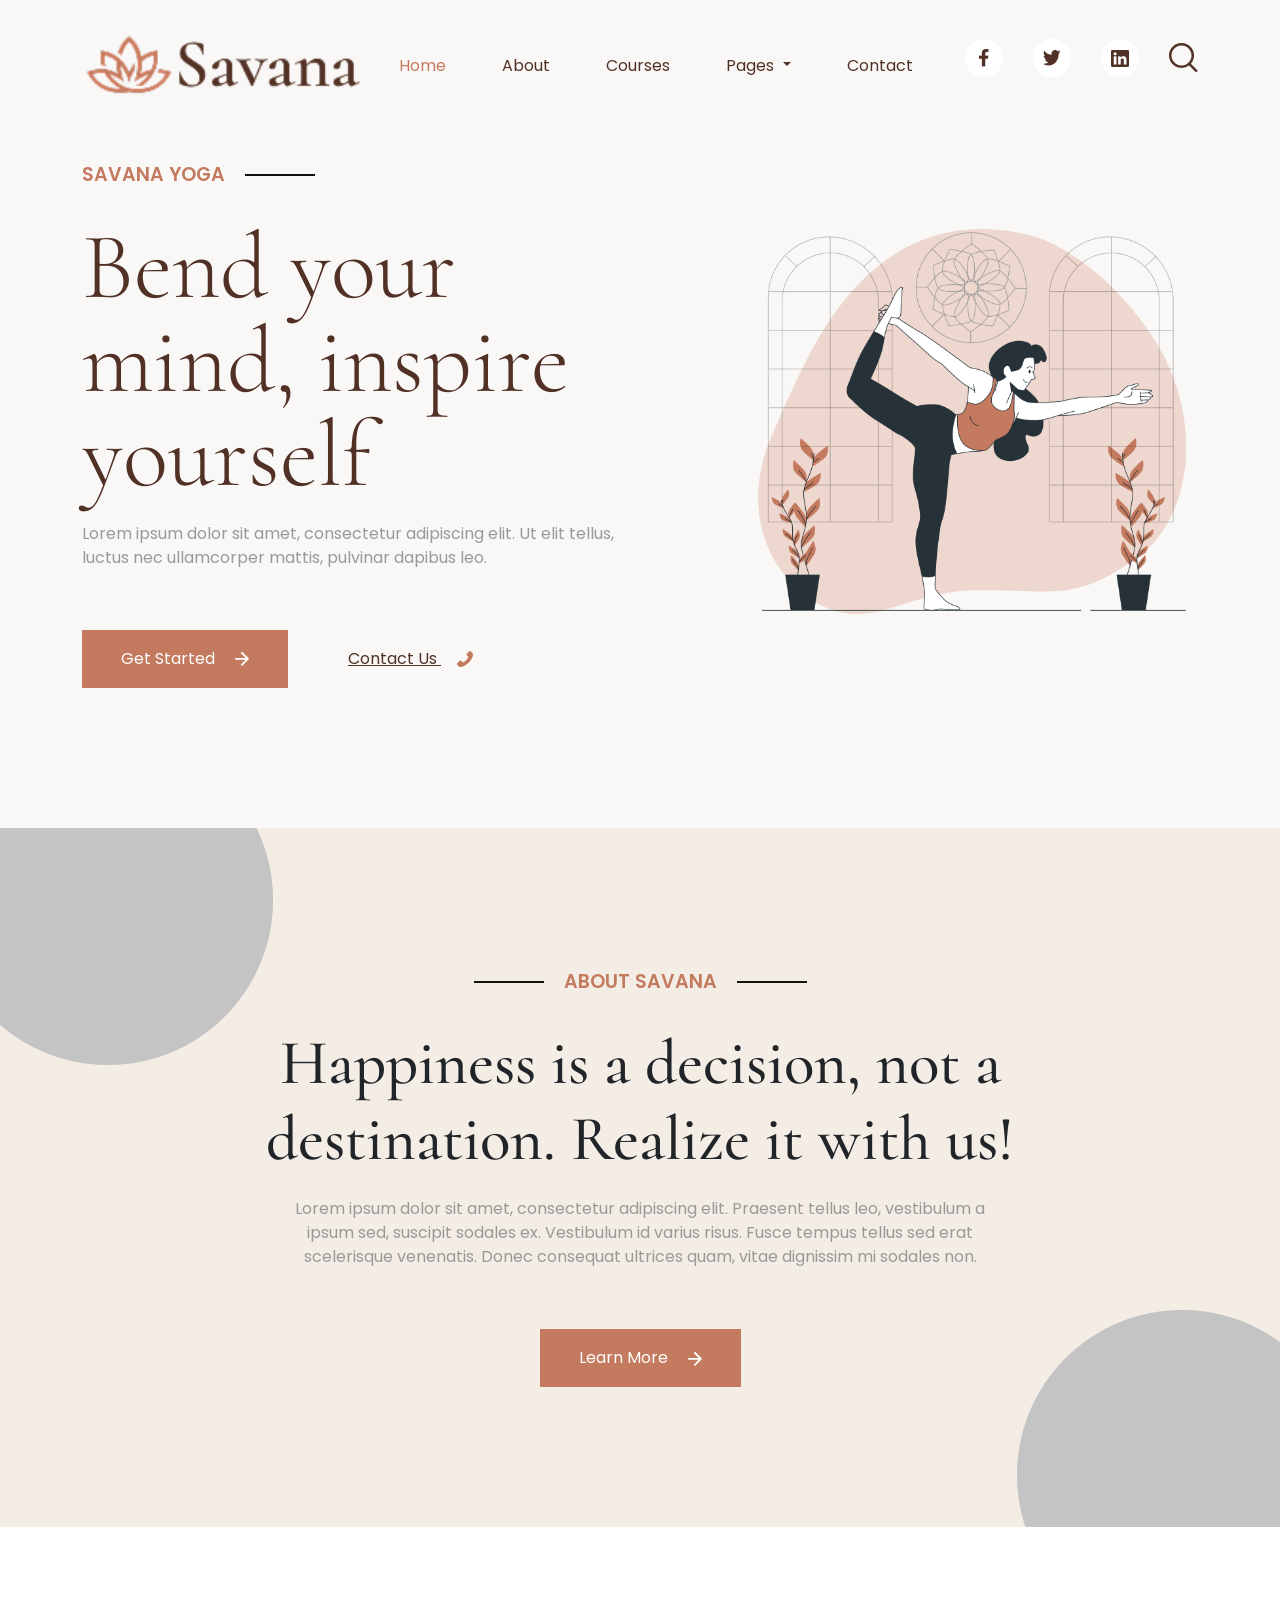
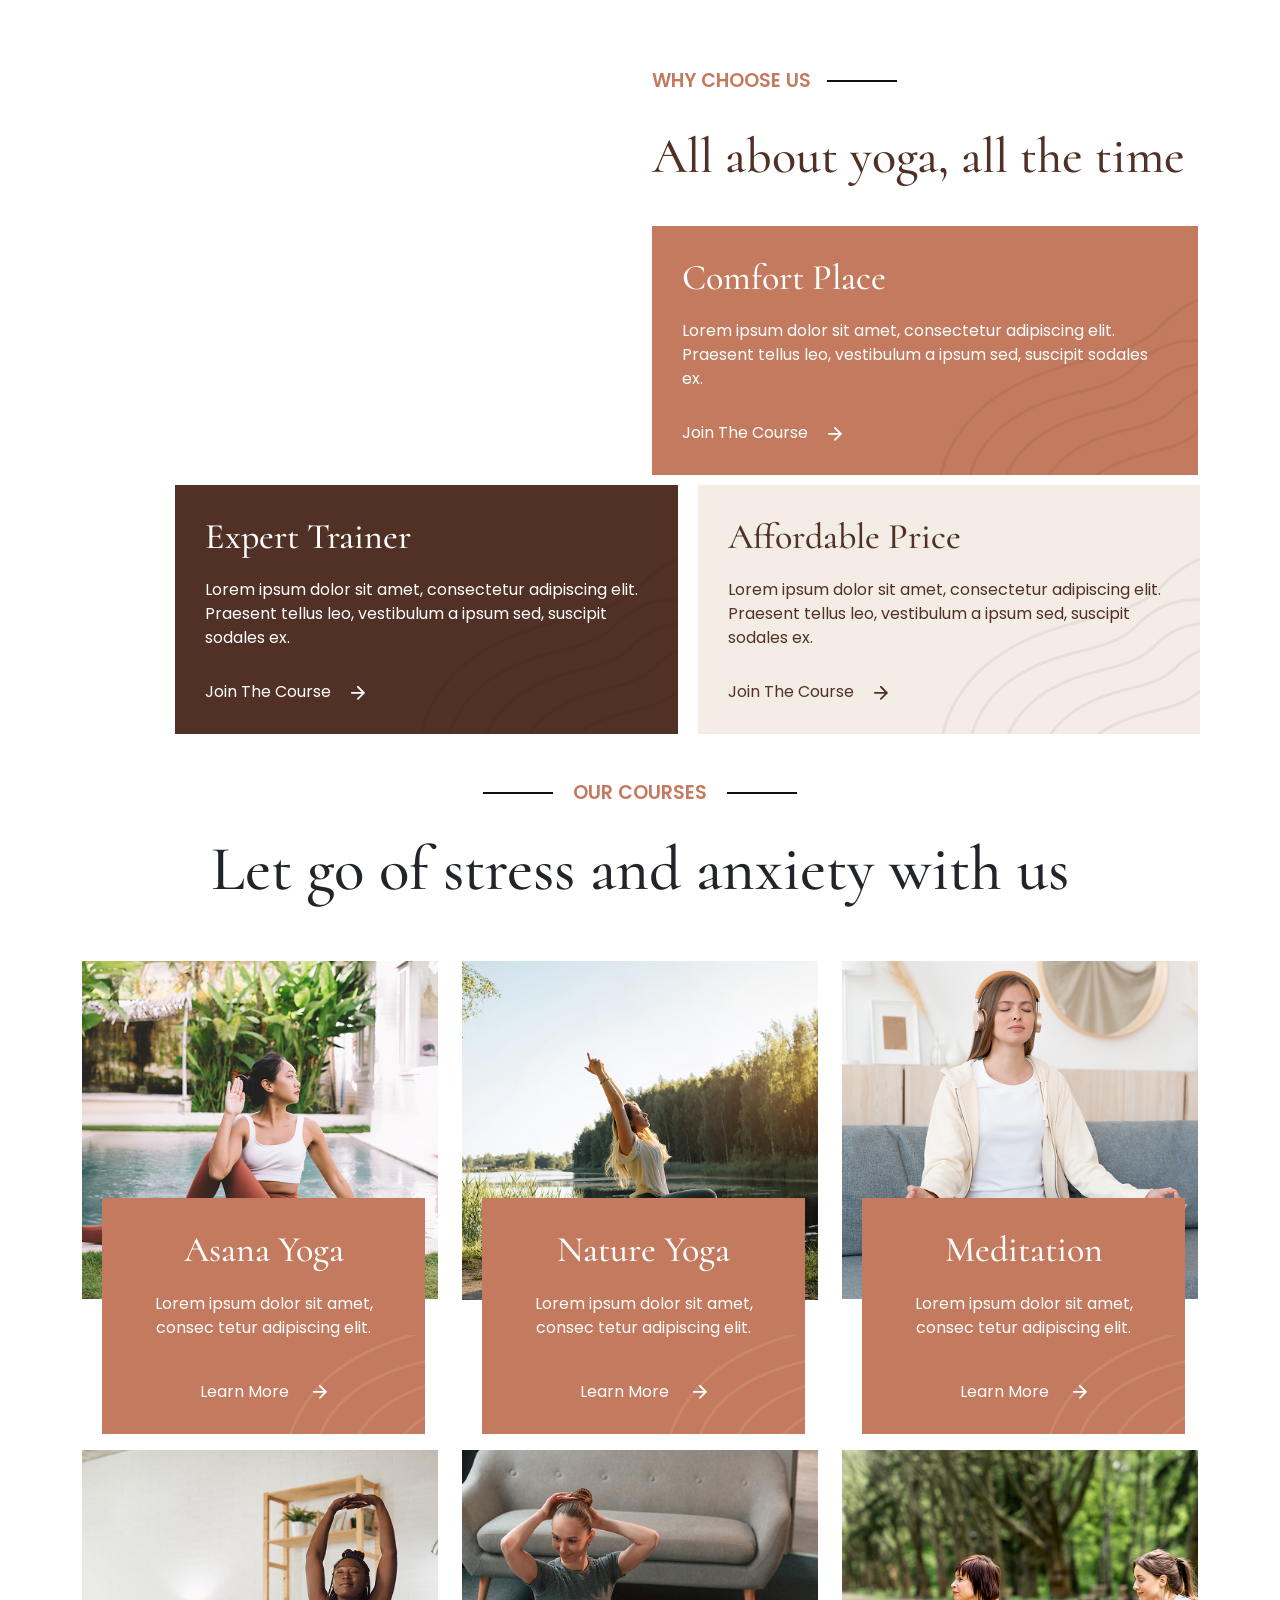
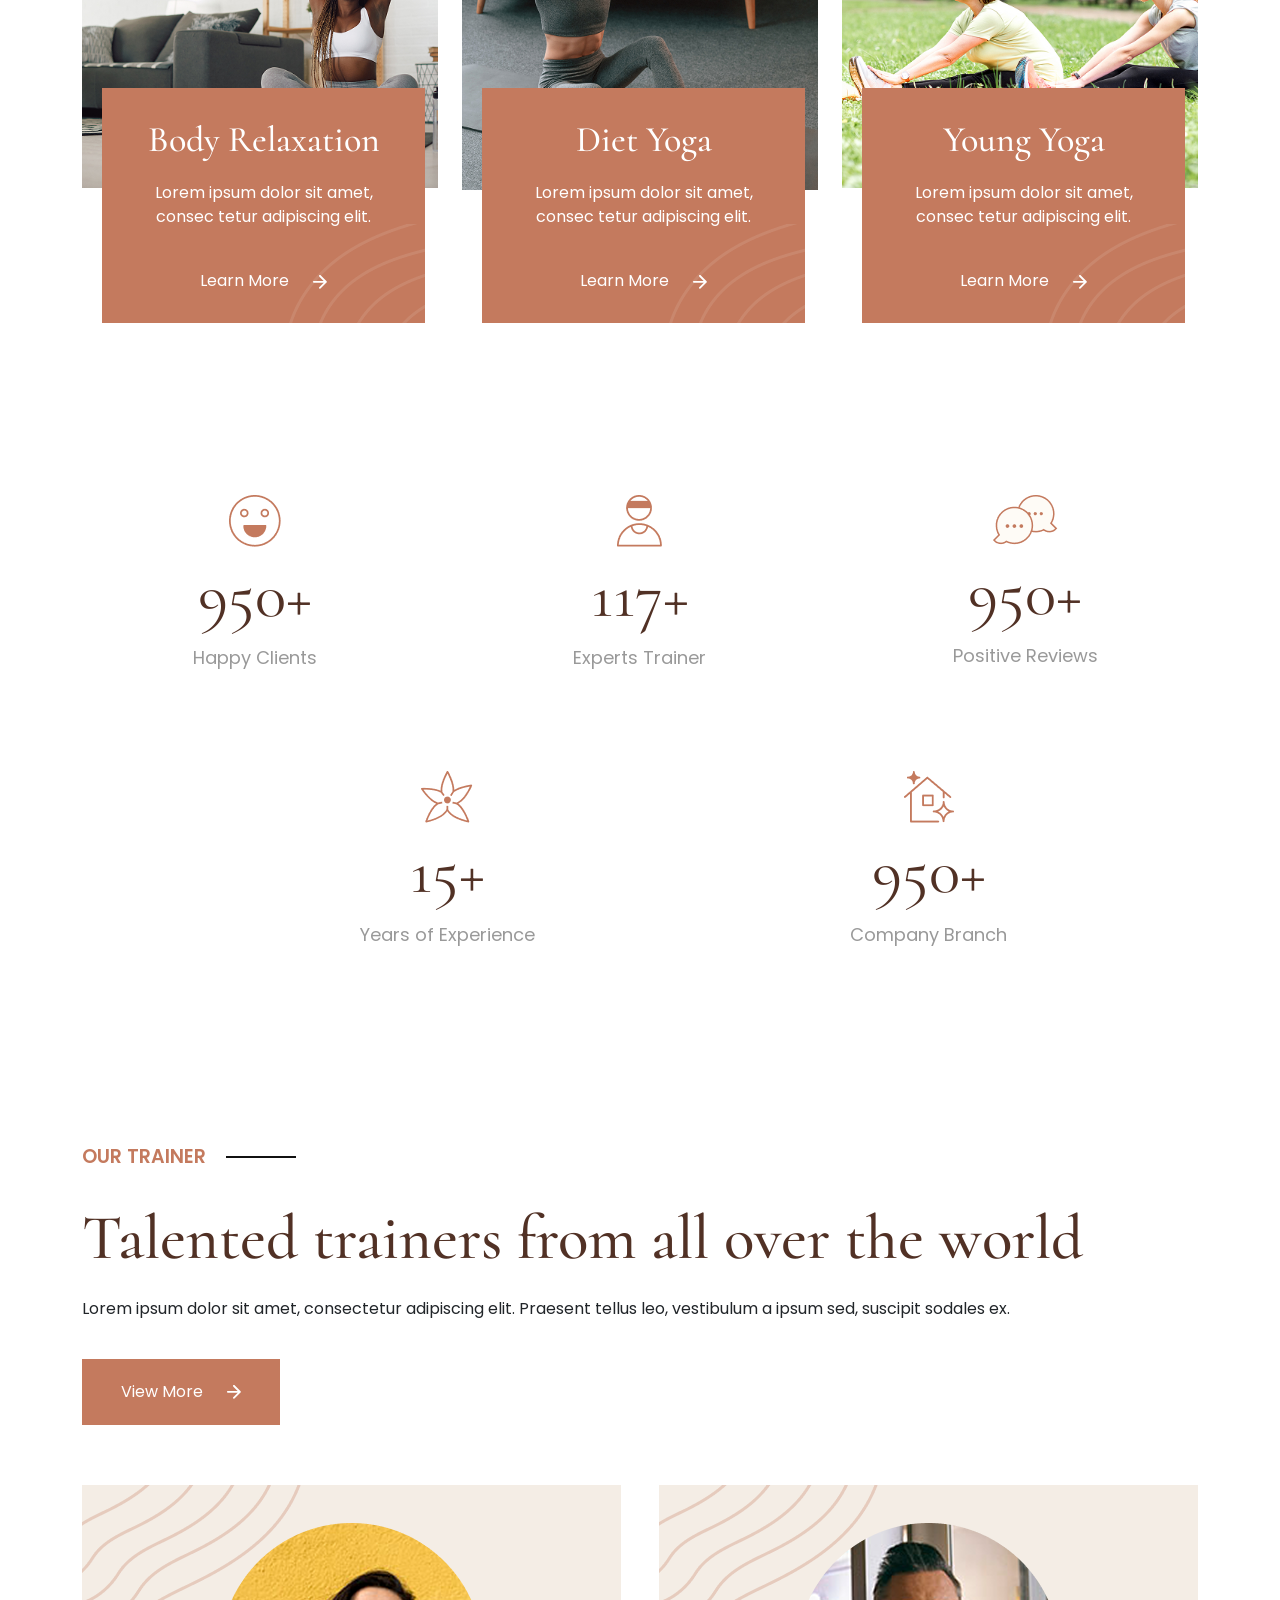
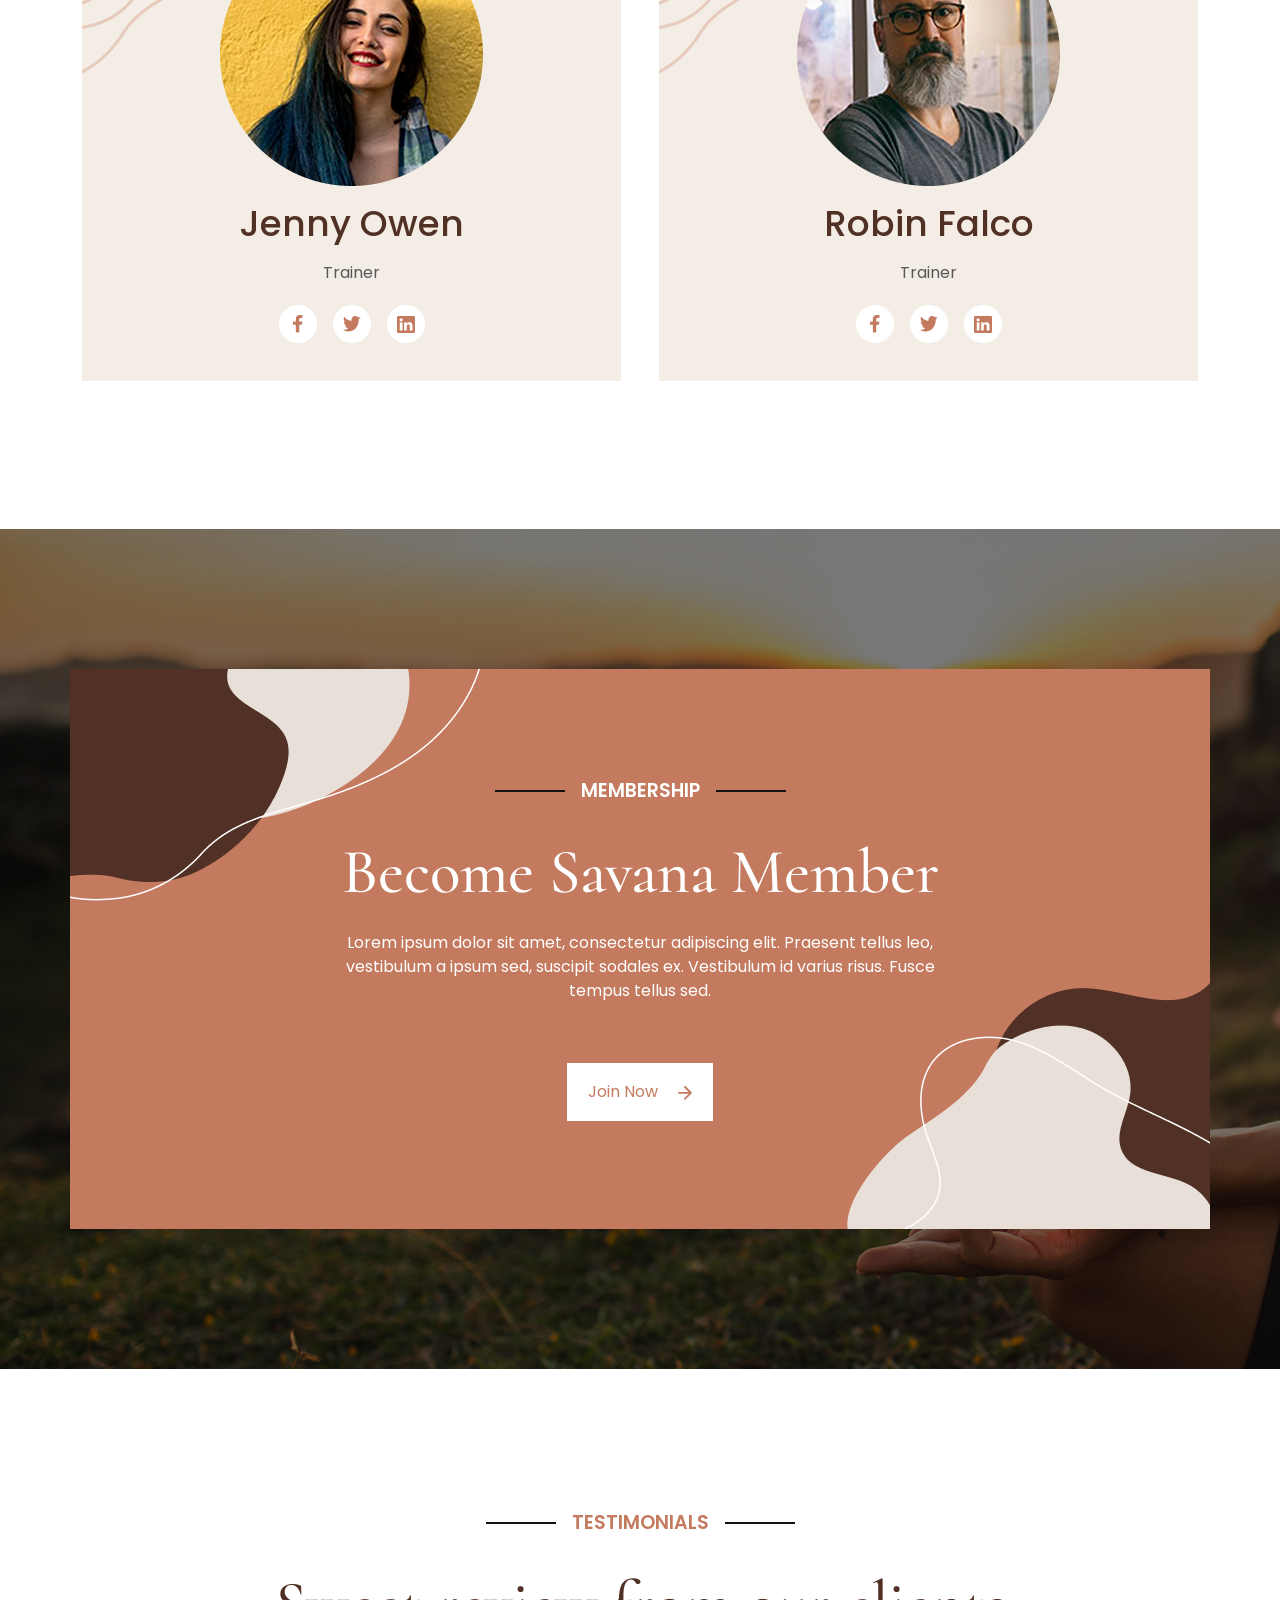
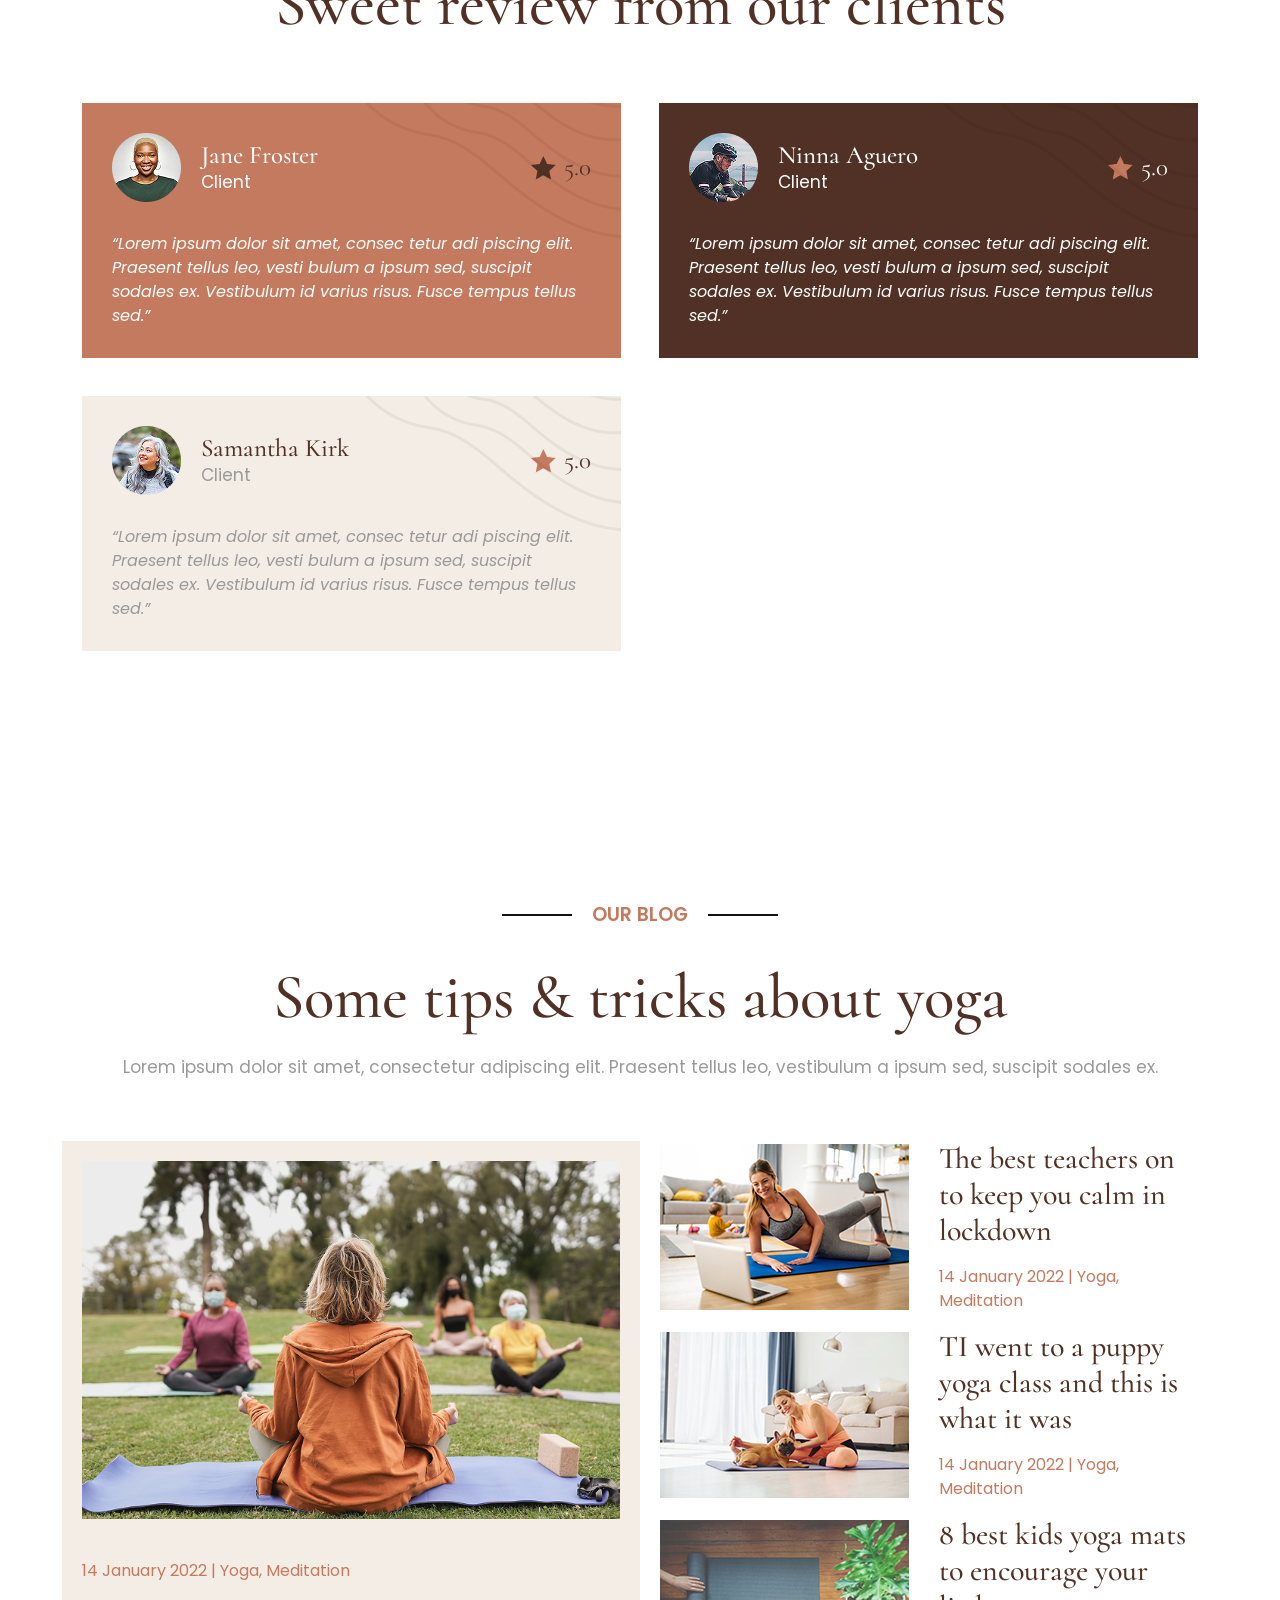
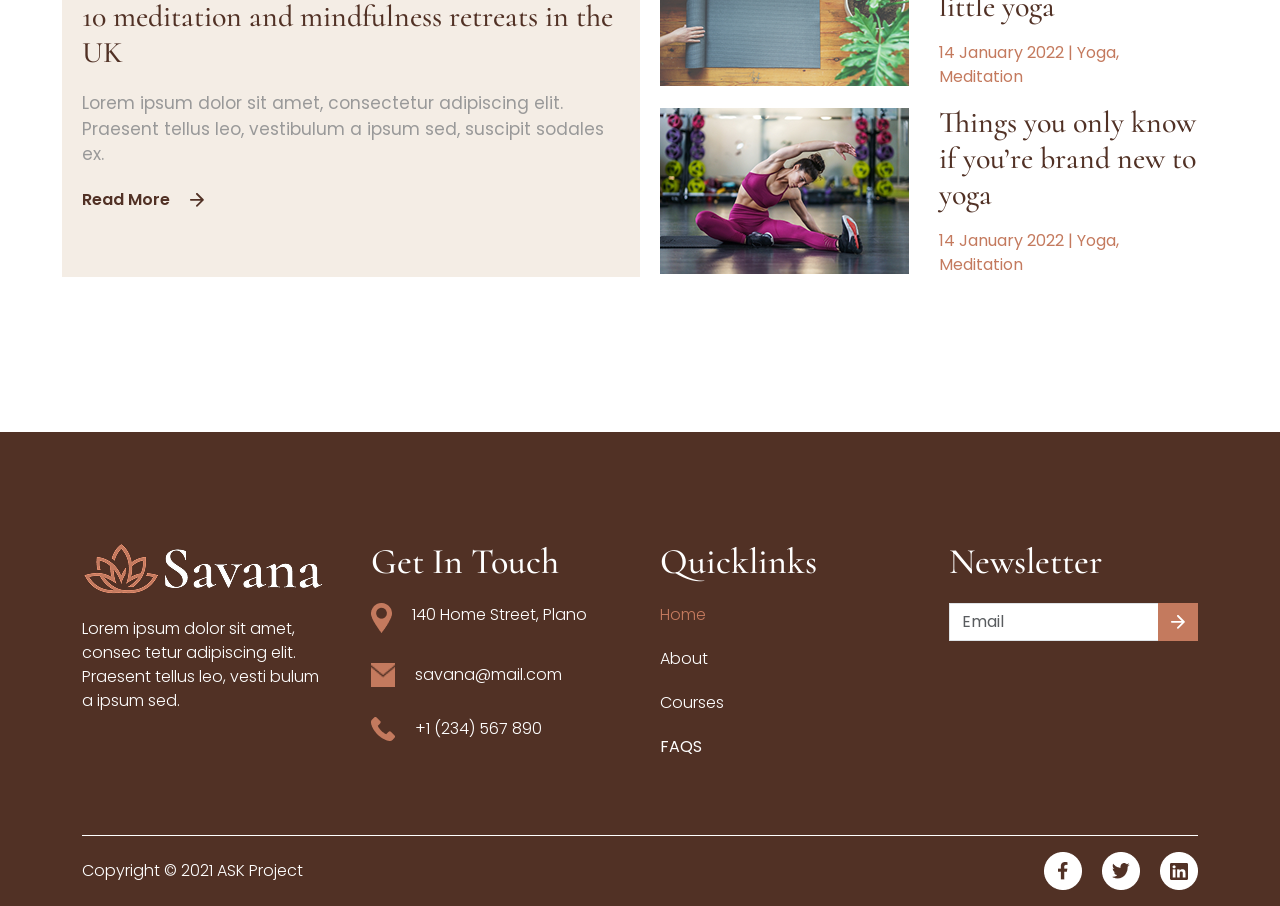
==== index.html @ 197c2945 "Savana Home Page" ====
<!DOCTYPE html>
<html lang="en">

<head>
    <meta charset="UTF-8">
    <meta name="viewport" content="width=device-width, initial-scale=1.0">
    <title>SAVANA</title>
    <link rel="stylesheet" href="./assets/css/styles.css">
    <link rel="preconnect" href="https://fonts.googleapis.com">
    <link rel="preconnect" href="https://fonts.gstatic.com" crossorigin>
    <link
        href="https://fonts.googleapis.com/css2?family=Cormorant:ital,wght@0,300..700;1,300..700&family=Poppins:ital,wght@0,100;0,200;0,300;0,400;0,500;0,600;0,700;0,800;0,900;1,100;1,200;1,300;1,400;1,500;1,600;1,700;1,800;1,900&display=swap"
        rel="stylesheet">
</head>

<body class="font-family">

    <header>
        <nav class="navbar navbar-expand-xl bg-warning pt-3 pb-6">
            <div class="container">
                <a class="navbar-brand" href="index.html"><img src="./assets/images/Logo.svg" alt="Site Logo"></a>
                <button class="navbar-toggler" type="button" data-bs-toggle="collapse"
                    data-bs-target="#navbarSupportedContent" aria-controls="navbarSupportedContent"
                    aria-expanded="false" aria-label="Toggle navigation">
                    <span class="navbar-toggler-icon"></span>
                </button>
                <div class="collapse navbar-collapse" id="navbarSupportedContent">
                    <ul class="navbar-nav d-flex gap-5 mx-auto mb-2 mb-lg-0">
                        <li class="nav-item">
                            <a class="nav-link active" aria-current="page" href="#">Home</a>
                        </li>
                        <li class="nav-item">
                            <a class="nav-link" href="#">About</a>
                        </li>
                        <li class="nav-item">
                            <a class="nav-link" href="#">Courses</a>
                        </li>
                        <li class="nav-item dropdown">
                            <a class="nav-link dropdown-toggle" href="#" role="button" data-bs-toggle="dropdown"
                                aria-expanded="false">
                                Pages
                            </a>
                            <ul class="dropdown-menu">
                                <li><a class="dropdown-item" href="#">Action</a></li>
                                <li><a class="dropdown-item" href="#">Another action</a></li>
                                <li>
                                    <hr class="dropdown-divider">
                                </li>
                                <li><a class="dropdown-item" href="#">Something else here</a></li>
                            </ul>
                        </li>
                        <li class="nav-item">
                            <a class="nav-link" href="#">Contact</a>
                        </li>
                    </ul>
                    <ul class="d-flex align-items-center gap-3">
                        <a href="#"><img src="./assets/images/icons/facebook.png" alt="Facebook Icon"></a>
                        <a href="#"><img src="./assets/images/icons/twitter.png" alt="Twitter Icon"></a>
                        <a href="#"><img src="./assets/images/icons/linkedin.png" alt="linkedin Icon"></a>
                        <a href="#"><img src="./assets/images/icons/search.png" alt="Search Icon"></a>
                    </ul>
                </div>
            </div>
        </nav>
    </header>
    <main>
        <section class="hero-section bg-warning">
            <div class="container">
                <div class="row align-items-center pb-3 pb-md-6 pb-xl-8">
                    <div class="left-panel col-12 col-xl-6">
                        <div class="d-flex align-items-center gap-2 pb-3">
                            <p class="txt-19 text-primary fw-semibold">SAVANA YOGA</p>
                            <div class="line-short"></div>
                        </div>
                        <h1 class="fw-light font-family-cormorant pb-2 text-secondary lh-1">Bend your mind, inspire
                            yourself</h1>
                        <p class="pb-6 text-success">Lorem ipsum dolor sit amet, consectetur adipiscing elit. Ut elit
                            tellus, luctus nec ullamcorper mattis, pulvinar dapibus leo.</p>
                        <div class="d-flex align-items-center gap-6">
                            <a href="#" class="btn bg-primary text-light py-1 px-4">Get Started <img class="ps-1"
                                    src="./assets/images/icons/right-arrow.png" alt=""></a>
                            <a href="#" class="text-secondary link-deco">Contact Us <img class="ps-1"
                                    src="./assets/images/icons/banner-phone.png" alt="Phone Icon"></a>
                        </div>
                    </div>
                    <div class="right-panel col-12 offset-xl-1 col-xl-5">
                        <img class="img-fluid" src="./assets/images/hero-banner-img.png" alt="">
                    </div>
                </div>
            </div>
        </section>
        <section class="about-us position-relative bg-danger py-3 py-md-6 py-xl-8 ">
            <div class="about container d-flex flex-column align-items-center">
                <div class="d-flex align-items-center gap-2 pb-3">
                    <div class="line-short"></div>
                    <p class="text-primary txt-19 fw-semibold">ABOUT SAVANA</p>
                    <div class="line-short"></div>
                </div>
                <h2 class="fs-2 font-family-cormorant text-center lh-2 pb-2">Happiness is a decision, not a destination.
                    Realize it with us!</h2>
                <p class="text-center pb-6 text-success">Lorem ipsum dolor sit amet, consectetur adipiscing elit.
                    Praesent tellus leo, vestibulum a ipsum sed, suscipit sodales ex. Vestibulum id varius risus. Fusce
                    tempus tellus sed erat scelerisque venenatis. Donec consequat ultrices quam, vitae dignissim mi
                    sodales non.</p>
                <a href="#" class="btn bg-primary text-light py-1 px-4">Learn More <img class="ps-1"
                        src="./assets/images/icons/right-arrow.png" alt="Right Arrow"></a>
            </div>
            <div class="d-not">
                <img class="position-absolute top-0 img-fluid" src="./assets/images/placeholder-top.png"
                    alt="Placeholder Image">
                <img class="position-absolute bottom-0 end-0 img-fluid" src="./assets/images/placeholder-bottom.png"
                    alt="Placeholder Image">
            </div>
        </section>
        <section class="choose-us">
            <div class="container pt-8">
                <div class="row position-relative">
                    <div class="vdo col">
                        <iframe class="ratio ratio-1x1" width="560" height="315"
                            src="https://www.youtube.com/embed/dAqQqmaI9vY?si=Z5BAls6j6ojK70Ik"
                            title="YouTube video player" frameborder="0"
                            allow="accelerometer; autoplay; clipboard-write; encrypted-media; gyroscope; picture-in-picture; web-share"
                            referrerpolicy="strict-origin-when-cross-origin" allowfullscreen></iframe>
                    </div>
                    <div class="col">
                        <div class="d-flex gap-1 align-items-center pb-3">
                            <p class="text-primary txt-19 fw-semibold">WHY CHOOSE US</p>
                            <div class="line-short"></div>
                        </div>
                        <h2 class="text-secondary font-family-cormorant font-50 pb-5">All about yoga, all the time</h2>
                        <div class="bg-primary position-relative p-3 text-light">
                            <h3 class="pb-2 font-family-cormorant">Comfort Place</h3>
                            <p class="pb-3">Lorem ipsum dolor sit amet, consectetur adipiscing elit. Praesent tellus
                                leo, vestibulum a ipsum sed, suscipit sodales ex.</p>
                            <a class="text-light" href="#">Join The Course <img class="ps-1"
                                    src="./assets/images/icons/right-arrow.png" alt=""></a>
                            <img class="position-absolute end-0 bottom-0" src="./assets/images/icons/choose-ph.png"
                                alt="Choose Placeholder">
                        </div>
                    </div>
                    <div class="poster d-flex gap-2">
                        <div class="bg-secondary position-relative p-3 text-light">
                            <h3 class="pb-2 font-family-cormorant">Expert Trainer</h3>
                            <p class="pb-3">Lorem ipsum dolor sit amet, consectetur adipiscing elit. Praesent tellus
                                leo, vestibulum a ipsum sed, suscipit sodales ex.</p>
                            <a class="text-light" href="#">Join The Course <img class="ps-1"
                                    src="./assets/images/icons/right-arrow.png" alt=""></a>
                            <img class="position-absolute end-0 bottom-0" src="./assets/images/icons/choose-ph.png"
                                alt="Choose Placeholder">
                        </div>
                        <div class="bg-danger position-relative p-3 text-secondary">
                            <h3 class="pb-2 font-family-cormorant">Affordable Price</h3>
                            <p class="pb-3">Lorem ipsum dolor sit amet, consectetur adipiscing elit. Praesent tellus
                                leo, vestibulum a ipsum sed, suscipit sodales ex.</p>
                            <a class="text-secondary" href="#">Join The Course <img class="ps-1"
                                    src="./assets/images/icons/blog-arrow.png" alt=""></a>
                            <img class="position-absolute end-0 bottom-0" src="./assets/images/icons/choose-ph.png"
                                alt="Choose Placeholder">
                        </div>
                    </div>
                </div>
            </div>
        </section>
        <section class="courses mt-5 mt-md-6 mt-xl-9">
            <div class="container">
                <div class="d-flex align-items-center justify-content-center pb-1 pb-lg-3 gap-2">
                    <div class="line-short"></div>
                    <p class="text-primary txt-19 fw-semibold">OUR COURSES</p>
                    <div class="line-short"></div>
                </div>
                <h2 class="fs-2 font-family-cormorant text-center lh-1 pb-3 pb-lg-6">Let go of stress and anxiety with
                    us</h2>
                <div class="row">
                    <div class="position-relative col-12 col-md-6 col-xl-4 course">
                        <img src="./assets/images/course-1.jpg" alt="Yoga Image">
                        <div class="position-absolute box bg-primary text-center text-light py-3 px-5">
                            <h3 class="font-family-cormorant pb-2">Asana Yoga</h3>
                            <p class="pb-5">Lorem ipsum dolor sit amet, consec tetur adipiscing elit.</p>
                            <a href="#" class="text-light">Learn More <img class="ms-2"
                                    src="./assets/images/icons/right-arrow.png" alt="Right Arrow Icon"></a>
                            <img class="position-absolute bottom-0 end-0"
                                src="./assets/images/icons/course-placeholder.png" alt="Course Placeholder Icon">
                        </div>
                    </div>
                    <div class="position-relative col-12 col-md-6 col-xl-4 course">
                        <img src="./assets/images/course-2.jpg" alt="Yoga Image">
                        <div class="position-absolute box bg-primary text-center text-light py-3 px-5">
                            <h3 class="font-family-cormorant pb-2">Nature Yoga</h3>
                            <p class="pb-5">Lorem ipsum dolor sit amet, consec tetur adipiscing elit.</p>
                            <a href="#" class="text-light">Learn More <img class="ms-2"
                                    src="./assets/images/icons/right-arrow.png" alt="Right Arrow Icon"></a>
                            <img class="position-absolute bottom-0 end-0"
                                src="./assets/images/icons/course-placeholder.png" alt="Course Placeholder Icon">
                        </div>
                    </div>
                    <div class="position-relative col-12 col-md-6 col-xl-4 course">
                        <img src="./assets/images/course-3.jpg" alt="Yoga Image">
                        <div class="position-absolute box bg-primary text-center text-light py-3 px-5">
                            <h3 class="font-family-cormorant pb-2">Meditation</h3>
                            <p class="pb-5">Lorem ipsum dolor sit amet, consec tetur adipiscing elit.</p>
                            <a href="#" class="text-light">Learn More <img class="ms-2"
                                    src="./assets/images/icons/right-arrow.png" alt="Right Arrow Icon"></a>
                            <img class="position-absolute bottom-0 end-0"
                                src="./assets/images/icons/course-placeholder.png" alt="Course Placeholder Icon">
                        </div>
                    </div>
                    <div class="position-relative col-12 col-md-6 col-xl-4 course">
                        <img src="./assets/images/course-4.jpg" alt="Yoga Image">
                        <div class="position-absolute box bg-primary text-center text-light py-3 px-5">
                            <h3 class="font-family-cormorant pb-2">Body Relaxation</h3>
                            <p class="pb-5">Lorem ipsum dolor sit amet, consec tetur adipiscing elit.</p>
                            <a href="#" class="text-light">Learn More <img class="ms-2"
                                    src="./assets/images/icons/right-arrow.png" alt="Right Arrow Icon"></a>
                            <img class="position-absolute bottom-0 end-0"
                                src="./assets/images/icons/course-placeholder.png" alt="Course Placeholder Icon">
                        </div>
                    </div>
                    <div class="position-relative col-12 col-md-6 col-xl-4 course">
                        <img src="./assets/images/course-5.jpg" alt="Yoga Image">
                        <div class="position-absolute box bg-primary text-center text-light py-3 px-5">
                            <h3 class="font-family-cormorant pb-2">Diet Yoga</h3>
                            <p class="pb-5">Lorem ipsum dolor sit amet, consec tetur adipiscing elit.</p>
                            <a href="#" class="text-light">Learn More <img class="ms-2"
                                    src="./assets/images/icons/right-arrow.png" alt="Right Arrow Icon"></a>
                            <img class="position-absolute bottom-0 end-0"
                                src="./assets/images/icons/course-placeholder.png" alt="Course Placeholder Icon">
                        </div>
                    </div>
                    <div class="position-relative col-12 col-md-6 col-xl-4 course">
                        <img src="./assets/images/course-6.jpg" alt="Yoga Image">
                        <div class="position-absolute box bg-primary text-center text-light py-3 px-5">
                            <h3 class="font-family-cormorant pb-2">Young Yoga</h3>
                            <p class="pb-5">Lorem ipsum dolor sit amet, consec tetur adipiscing elit.</p>
                            <a href="#" class="text-light">Learn More <img class="ms-2"
                                    src="./assets/images/icons/right-arrow.png" alt="Right Arrow Icon"></a>
                            <img class="position-absolute bottom-0 end-0"
                                src="./assets/images/icons/course-placeholder.png" alt="Course Placeholder Icon">
                        </div>
                    </div>
                </div>
            </div>
        </section>
        <section class="exposure my-5 my-lg-9">
            <div class="container">
                <div class="row justify-content-center text-center g-5">
                    <div class="col-6 col-lg-4 pb-lg-6">
                        <img src="./assets/images/icons/clients.png" alt="Clients Logo" class="img-fluid">
                        <p class="txt-65 font-family-cormorant text-secondary">950+</p>
                        <p class="txt-18 text-success">Happy Clients</p>
                    </div>

                    <div class="col-6 col-lg-4 pb-lg-6">
                        <img src="./assets/images/icons/trainers.png" alt="Trainer Logo" class="img-fluid">
                        <p class="txt-65 font-family-cormorant text-secondary">117+</p>
                        <p class="txt-18 text-success">Experts Trainer</p>
                    </div>

                    <div class="col-6 col-lg-4 pb-lg-6">
                        <img src="./assets/images/icons/feedback.png" alt="Feedback Logo" class="img-fluid">
                        <p class="txt-65 font-family-cormorant text-secondary">950+</p>
                        <p class="txt-18 text-success">Positive Reviews</p>
                    </div>

                    <div class="col-6 offset-lg-1 col-lg-5">
                        <img src="./assets/images/icons/experience.png" alt="Experience Logo" class="img-fluid">
                        <p class="txt-65 font-family-cormorant text-secondary">15+</p>
                        <p class="txt-18 text-success">Years of Experience</p>
                    </div>

                    <div class="col-6 col-lg-5">
                        <img src="./assets/images/icons/branch.png" alt="Branch Logo" class="img-fluid">
                        <p class="txt-65 font-family-cormorant text-secondary">950+</p>
                        <p class="txt-18 text-success">Company Branch</p>
                    </div>
                </div>
            </div>
        </section>
        <section class="trainers py-5">
            <div class="container">
                <div class="row align-items-center g-6">
                    <div class="col-12 col-xxl-5  mb-lg-0">
                        <div class="d-flex align-items-center gap-2 pb-3">
                            <p class="text-primary txt-19 fw-semibold m-0">OUR TRAINER</p>
                            <div class="line-short"></div>
                        </div>
                        <h2 class="fs-2 font-family-cormorant text-secondary lh-2 mb-2">
                            Talented trainers from all over the world
                        </h2>
                        <p class="mb-2 mb-md-4">
                            Lorem ipsum dolor sit amet, consectetur adipiscing elit.
                            Praesent tellus leo, vestibulum a ipsum sed, suscipit sodales ex.
                        </p>
                        <a class="btn bg-primary text-white px-4 py-2" href="#">
                            View More <img class="ps-2" src="./assets/images/icons/right-arrow.png"
                                alt="Right Arrow Icon">
                        </a>
                    </div>
                    <div class="col-12 col-xxl-7">
                        <div class="row g-2 g-lg-4">
                            <div class="col-md-6">
                                <div class="position-relative trainer-card bg-danger p-4 text-center">
                                    <img class="position-absolute d-none d-lg-block z-0 top-0 start-0"
                                        src="./assets/images/icons/trainer-placeholder.png" alt="Trainer's Icons">
                                    <div class="position-relative">
                                        <img src="./assets/images/trainer-1.png" alt="Trainer Image"
                                            class="trainer-img mb-1">
                                        <h3 class="text-secondary mb-1">Jenny Owen</h3>
                                        <p class="text-muted mb-2">Trainer</p>
                                        <img src="./assets/images/icons/social-icons.png" alt="Social Icons"
                                            class="social-set">
                                    </div>
                                </div>
                            </div>
                            <div class="col-md-6">
                                <div class="position-relative trainer-card bg-danger p-4 text-center">
                                    <img class="position-absolute d-none d-lg-block z-0 top-0 start-0"
                                        src="./assets/images/icons/trainer-placeholder.png" alt="Trainer's Icons">
                                    <div class="position-relative">
                                        <img src="./assets/images/trainer-2.png" alt="Trainer Image"
                                            class="trainer-img mb-1">
                                        <h3 class="text-secondary mb-1">Robin Falco</h3>
                                        <p class="text-muted mb-2">Trainer</p>
                                        <img src="./assets/images/icons/social-icons.png" alt="Social Icons"
                                            class="social-set">
                                    </div>
                                </div>
                            </div>
                        </div>
                    </div>
                </div>
            </div>
        </section>
        <section class="membership py-6 py-lg-8 my-5 mt-lg-7 mb-lg-8">
            <div class="container position-relative d-flex flex-column align-items-center bg-primary py-5 py-lg-7">
                <div class="d-flex align-items-center justify-content-center gap-1 pb-3">
                    <div class="line-short"></div>
                    <p class="text-light txt-19 fw-semibold">MEMBERSHIP</p>
                    <div class="line-short"></div>
                </div>
                <h2 class="fs-2 font-family-cormorant text-light text-center pb-2">Become Savana Member</h2>
                <p class="mx-1 mx-xl-250 text-center text-light pb-6">Lorem ipsum dolor sit amet, consectetur adipiscing
                    elit. Praesent tellus leo, vestibulum a ipsum sed, suscipit sodales ex. Vestibulum id varius risus.
                    Fusce tempus tellus sed.</p>
                <a class="btn bg-light text-primary px-2 py-1" href="#">Join Now <img class="ps-1"
                        src="./assets/images/icons/membership-arrow.png" alt="Membership Arrow Icon"></a>
                <img class="img-fluid position-absolute d-none d-lg-block top-0 start-0"
                    src="./assets/images/icons/membership-ph-2.png" alt="Membership icon">
                <img class="img-fluid position-absolute d-none d-lg-block bottom-0 end-0"
                    src="./assets/images/icons/membership-ph.png" alt="Membership icon">
            </div>
        </section>
        <section class="testimonial">
            <div class="container">
                <div class="d-flex gap-1 justify-content-center align-items-center pb-1 pb-lg-3">
                    <div class="line-short"></div>
                    <p class="text-primary txt-19 fw-semibold">TESTIMONIALS</p>
                    <div class="line-short"></div>
                </div>
                <h2 class="fs-2 font-family-cormorant text-secondary text-center mb-3 mb-lg-6">Sweet review from our
                    clients</h2>
                <div class="row g-4">
                    <div class="col-12 col-lg-6 col-xxl-4">
                        <div class="bg-primary position-relative py-3 px-3">
                            <div class="d-flex align-items-center justify-content-between pb-3">
                                <div class="d-flex align-items-center">
                                    <img class="img-fluid pe-2" src="./assets/images/testimonial-img-1.png"
                                        alt="testimonial img 1">
                                    <div>
                                        <h3 class="fs-4 font-family-cormorant text-light">Jane Froster</h3>
                                        <p class="text-light txt-17">Client</p>
                                    </div>
                                </div>
                                <div class="d-flex align-items-center">
                                    <img class="img-fluid pa-9" src="./assets/images/icons/star.png" alt="Star Icon">
                                    <p class="fs-4 text-secondary font-family-cormorant">5.0</p>
                                </div>
                            </div>
                            <i class="text-light">“Lorem ipsum dolor sit amet, consec tetur adi piscing elit. Praesent
                                tellus leo, vesti bulum a ipsum sed, suscipit sodales ex. Vestibulum id varius risus.
                                Fusce tempus tellus sed.”</i>
                            <img class="position-absolute end-0 top-0"
                                src="./assets/images/icons/testimonial-placeholder.png" alt="Placeholder Image">
                        </div>
                    </div>
                    <div class="col-12 col-lg-6 col-xxl-4">
                        <div class="position-relative py-3 px-3 bg-secondary">
                            <div class="d-flex align-items-center justify-content-between pb-3">
                                <div class="d-flex align-items-center">
                                    <img class="img-fluid pe-2" src="./assets/images/testimonial-img-2.png"
                                        alt="testimonial img 1">
                                    <div>
                                        <h3 class="fs-4 font-family-cormorant text-light">Ninna Aguero</h3>
                                        <p class="text-light txt-17">Client</p>
                                    </div>
                                </div>
                                <div class="d-flex align-items-center">
                                    <img class="img-fluid pa-9" src="./assets/images/icons/star-2.png" alt="Star Icon">
                                    <p class="fs-4 text-light font-family-cormorant">5.0</p>
                                </div>
                            </div>
                            <i class="text-light">“Lorem ipsum dolor sit amet, consec tetur adi piscing elit. Praesent
                                tellus leo, vesti bulum a ipsum sed, suscipit sodales ex. Vestibulum id varius risus.
                                Fusce
                                tempus tellus sed.”</i>
                            <img class="position-absolute end-0 top-0"
                                src="./assets/images/icons/testimonial-placeholder.png" alt="Placeholder Image">
                        </div>
                    </div>
                    <div class="col-12 col-lg-6 col-xxl-4">
                        <div class="position-relative py-3 px-3 bg-danger">
                            <div class="d-flex align-items-center justify-content-between pb-3">
                                <div class="d-flex align-items-center">
                                    <img class="img-fluid pe-2" src="./assets/images/testimonial-img-3.png"
                                        alt="testimonial img 1">
                                    <div>
                                        <h3 class="fs-4 font-family-cormorant text-secondary">Samantha Kirk</h3>
                                        <p class="text-success txt-17">Client</p>
                                    </div>
                                </div>
                                <div class="d-flex align-items-center">
                                    <img class="img-fluid pa-9" src="./assets/images/icons/star-2.png" alt="Star Icon">
                                    <p class="fs-4 text-secondary font-family-cormorant">5.0</p>
                                </div>
                            </div>
                            <i class="text-success">“Lorem ipsum dolor sit amet, consec tetur adi piscing elit. Praesent
                                tellus leo, vesti bulum a ipsum sed, suscipit sodales ex. Vestibulum id varius risus.
                                Fusce
                                tempus tellus sed.”</i>
                            <img class="position-absolute end-0 top-0"
                                src="./assets/images/icons/testimonial-placeholder.png" alt="Placeholder Image">
                        </div>
                    </div>
                </div>
            </div>
        </section>
        <section class="blog pt-5 pt-md-7 pt-lg-250 pb-5 pt-md-7 pb-lg-9">
            <div class="container">
                <div class="d-flex justify-content-center align-items-center gap-2 pb-1 pb-lg-3">
                    <div class="line-short"></div>
                    <p class="text-primary txt-19 fw-semibold">OUR BLOG</p>
                    <div class="line-short"></div>
                </div>
                <h2 class="text-secondary font-family-cormorant text-center fs-2 pb-2">Some tips & tricks about yoga
                </h2>
                <p class="text-success text-center txt-17 pb-3 pb-lg-6">Lorem ipsum dolor sit amet, consectetur
                    adipiscing elit.
                    Praesent tellus leo, vestibulum a ipsum sed, suscipit sodales ex. </p>
                <div class="row g-2 g-lg-5">
                    <div class="col-12 col-xl-6 bg-danger p-2">
                        <img class="img-fluid pb-5 w-100" src="./assets/images/blog-img-1.png" alt="">
                        <p class="text-primary pb-1">14 January 2022 | Yoga, Meditation</p>
                        <h3 class="text-secondary txt-30 font-family-cormorant pb-2">10 meditation and mindfulness
                            retreats in the UK</h3>
                        <p class="text-success txt-17 pb-2">Lorem ipsum dolor sit amet, consectetur adipiscing elit.
                            Praesent tellus leo, vestibulum a ipsum sed, suscipit sodales ex. </p>
                        <a class="text-secondary fw-semibold " href="#">Read More <img class="ps-1"
                                src="./assets/images/icons/blog-arrow.png" alt="Blog Arrow Icon"></a>
                    </div>
                    <div class="col-12 col-xl-6">
                        <div class="d-flex flex-column gap-1">
                            <div class="d-flex flex-column flex-sm-row align-items-center gap-3">
                                <img class="img-fluid" src="./assets/images/blog-img-2.png" alt="Blog Image 2">
                                <div>
                                    <h3 class="txt-30 font-family-cormorant text-secondary pb-1">The best teachers on to
                                        keep you calm in lockdown</h3>
                                    <p class="text-primary">14 January 2022 | Yoga, Meditation</p>
                                </div>
                            </div>
                            <div class="d-flex flex-column flex-sm-row align-items-center gap-3">
                                <img class="img-fluid" src="./assets/images/blog-img-3.png" alt="Blog Image 2">
                                <div>
                                    <h3 class="txt-30 font-family-cormorant text-secondary pb-1">TI went to a puppy yoga
                                        class and this is what it was</h3>
                                    <p class="text-primary">14 January 2022 | Yoga, Meditation</p>
                                </div>
                            </div>
                            <div class="d-flex flex-column flex-sm-row align-items-center gap-3">
                                <img class="img-fluid" src="./assets/images/blog-img-4.png" alt="Blog Image 2">
                                <div>
                                    <h3 class="txt-30 font-family-cormorant text-secondary pb-1">8 best kids yoga mats
                                        to encourage your little yoga</h3>
                                    <p class="text-primary">14 January 2022 | Yoga, Meditation</p>
                                </div>
                            </div>
                            <div class="d-flex  align-items-center gap-3">
                                <img class="img-fluid" src="./assets/images/blog-img-5.png" alt="Blog Image 2">
                                <div>
                                    <h3 class="txt-30 font-family-cormorant text-secondary pb-1">Things you only know if
                                        you’re brand new to yoga</h3>
                                    <p class="text-primary">14 January 2022 | Yoga, Meditation</p>
                                </div>
                            </div>
                        </div>
                    </div>
                </div>
            </div>
        </section>
    </main>
    <footer class="bg-secondary">
        <div class="container pt-5 pt-lg-7">
            <div class="row g-5 pb-6">
                <div class="col-12 col-xl-3 text-light">
                    <a href="index.html"><img src="./assets/images/footer-logo.png" alt="Website Logo"></a>
                    <p class="pt-2 fw-light">Lorem ipsum dolor sit amet, consec tetur adipiscing elit. Praesent tellus
                        leo, vesti bulum a ipsum sed.</p>
                </div>
                <div class="col-12 col-md-6 col-xl-3">
                    <h2 class="fs-3 text-light pb-2 font-family-cormorant">Get In Touch</h2>
                    <ul class="list-unstyled d-flex flex-column gap-3  text-light">
                        <li><a href="#" class="d-flex gap-2 text-light fw-light"><img
                                    src="./assets/images/icons/location.png" alt="Location Icon">140 Home Street,
                                Plano</a></li>
                        <li><a href="#" class="d-flex gap-2 text-light fw-light"><img
                                    src="./assets/images/icons/email.png" alt="Email Icon">savana@mail.com</a></li>
                        <li><a href="tel: +1 (234) 567 890" class="d-flex gap-2 text-light fw-light"><img
                                    src="./assets/images/icons/phone.png" alt="Location Icon">+1 (234) 567 890</a></li>
                    </ul>
                </div>
                <div class="col-12 col-md-6 col-xl-3">
                    <h2 class="fs-3 text-light pb-2 font-family-cormorant">Quicklinks</h2>
                    <ul class="list-unstyled d-flex flex-column gap-2">
                        <li><a href="#" class="text-primary fw-light">Home</a></li>
                        <li><a href="#" class="text-light fw-light">About</a></li>
                        <li><a href="#" class="text-light fw-light fw-light">Courses</a></li>
                        <li><a href="#" class="text-light">FAQS</a></li>
                    </ul>
                </div>
                <div class="footer-form col-12 col-xl-3">
                    <h2 class="fs-3 text-light pb-2 font-family-cormorant">Newsletter</h2>
                    <div class="input-group mb-3">
                        <input type="text" class="form-control" placeholder="Email" aria-label="Email"
                            aria-describedby="button-addon2">
                        <button class="btn bg-primary" type="button" id="button-addon2"><img
                                src="./assets/images/icons/right-arrow.png" alt="Right Arrow icon"></button>
                    </div>
                </div>
            </div>
            <div class="line"></div>
            <div class="py-1 d-flex align-items-center justify-content-between">
                <p class="m-0 text-light fw-light">Copyright © 2021 ASK Project</p>
                <div class="d-flex gap-2">
                    <a href="#"><img src="./assets/images/icons/footer-fb.png" alt="Facebook Icon"></a>
                    <a href="#"><img src="./assets/images/icons/footer-twitter.png" alt="Twitter Icon"></a>
                    <a href="#"><img src="./assets/images/icons/footer-linkedin.png" alt="Linkedin Icon"></a>
                </div>
            </div>
        </div>
    </footer>

    <script src="https://cdn.jsdelivr.net/npm/bootstrap@5.3.8/dist/js/bootstrap.bundle.min.js"
        integrity="sha384-FKyoEForCGlyvwx9Hj09JcYn3nv7wiPVlz7YYwJrWVcXK/BmnVDxM+D2scQbITxI"
        crossorigin="anonymous"></script>
</body>

</html>
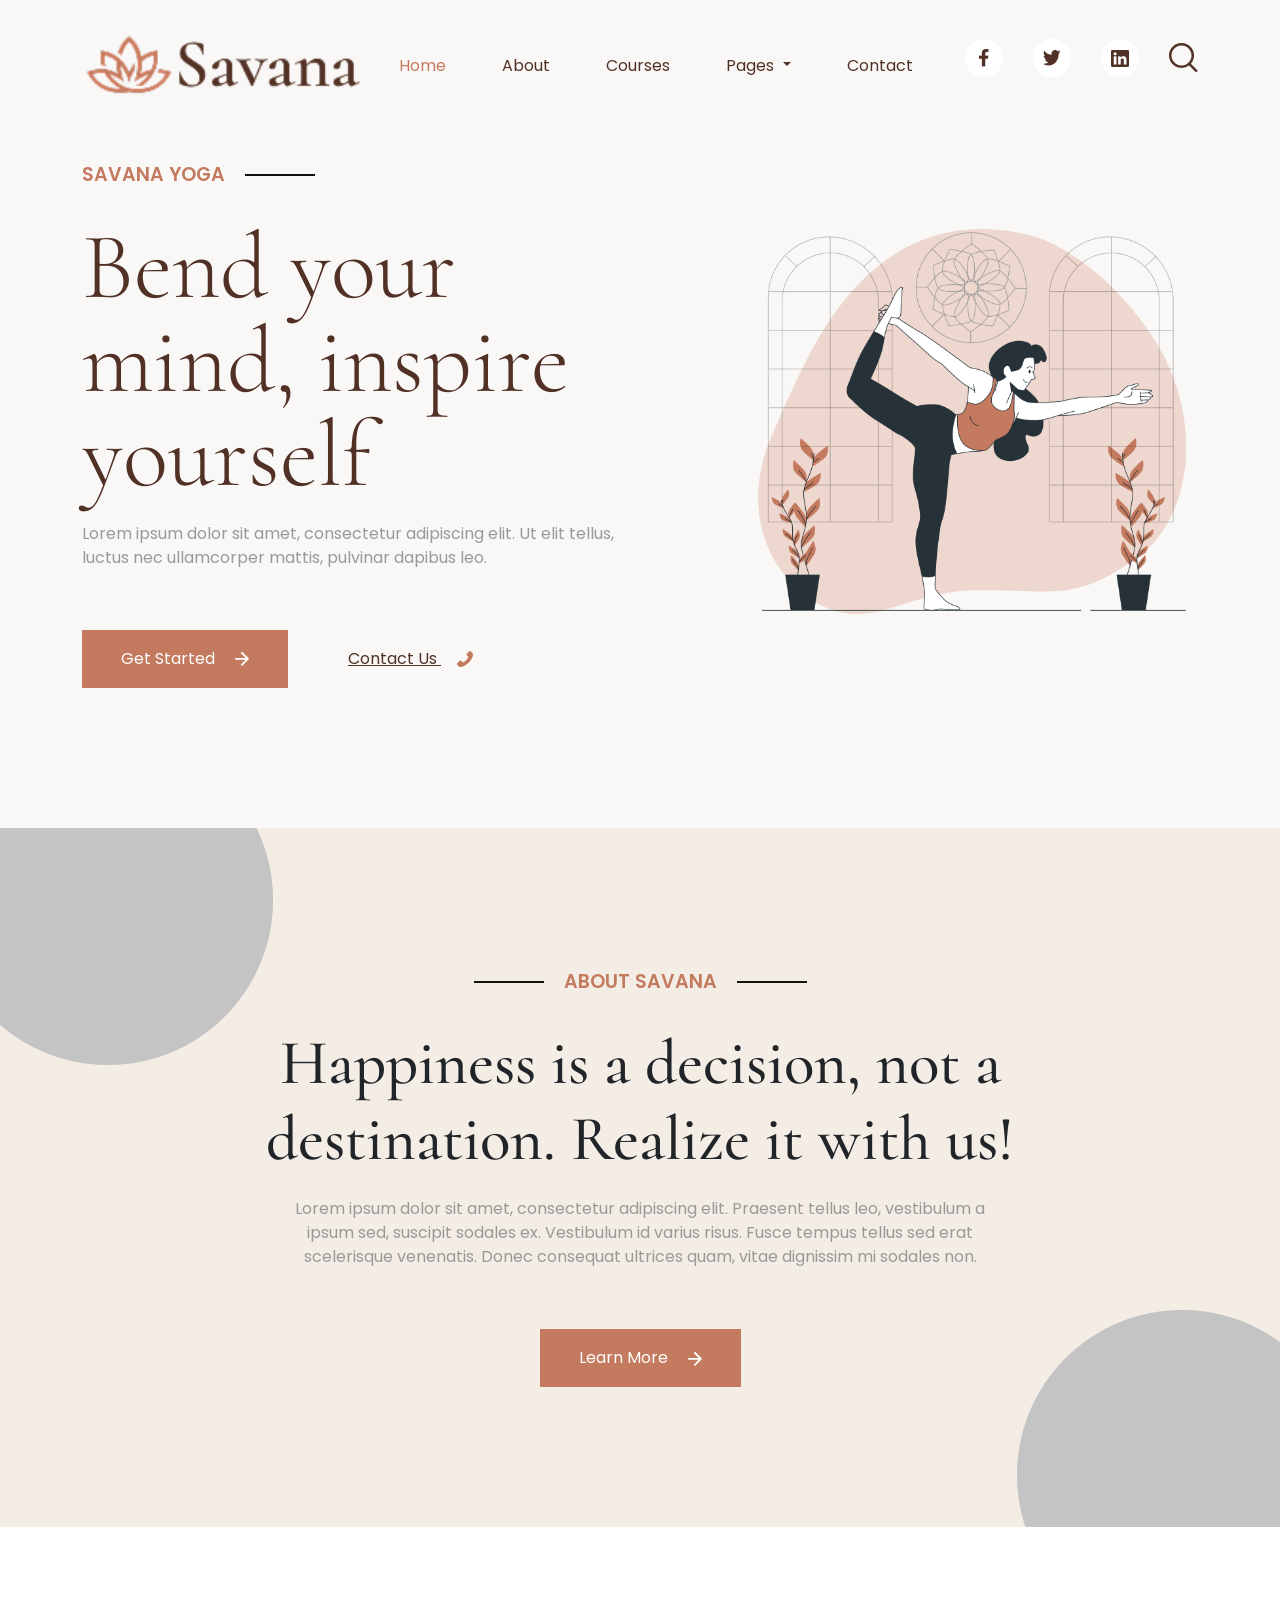
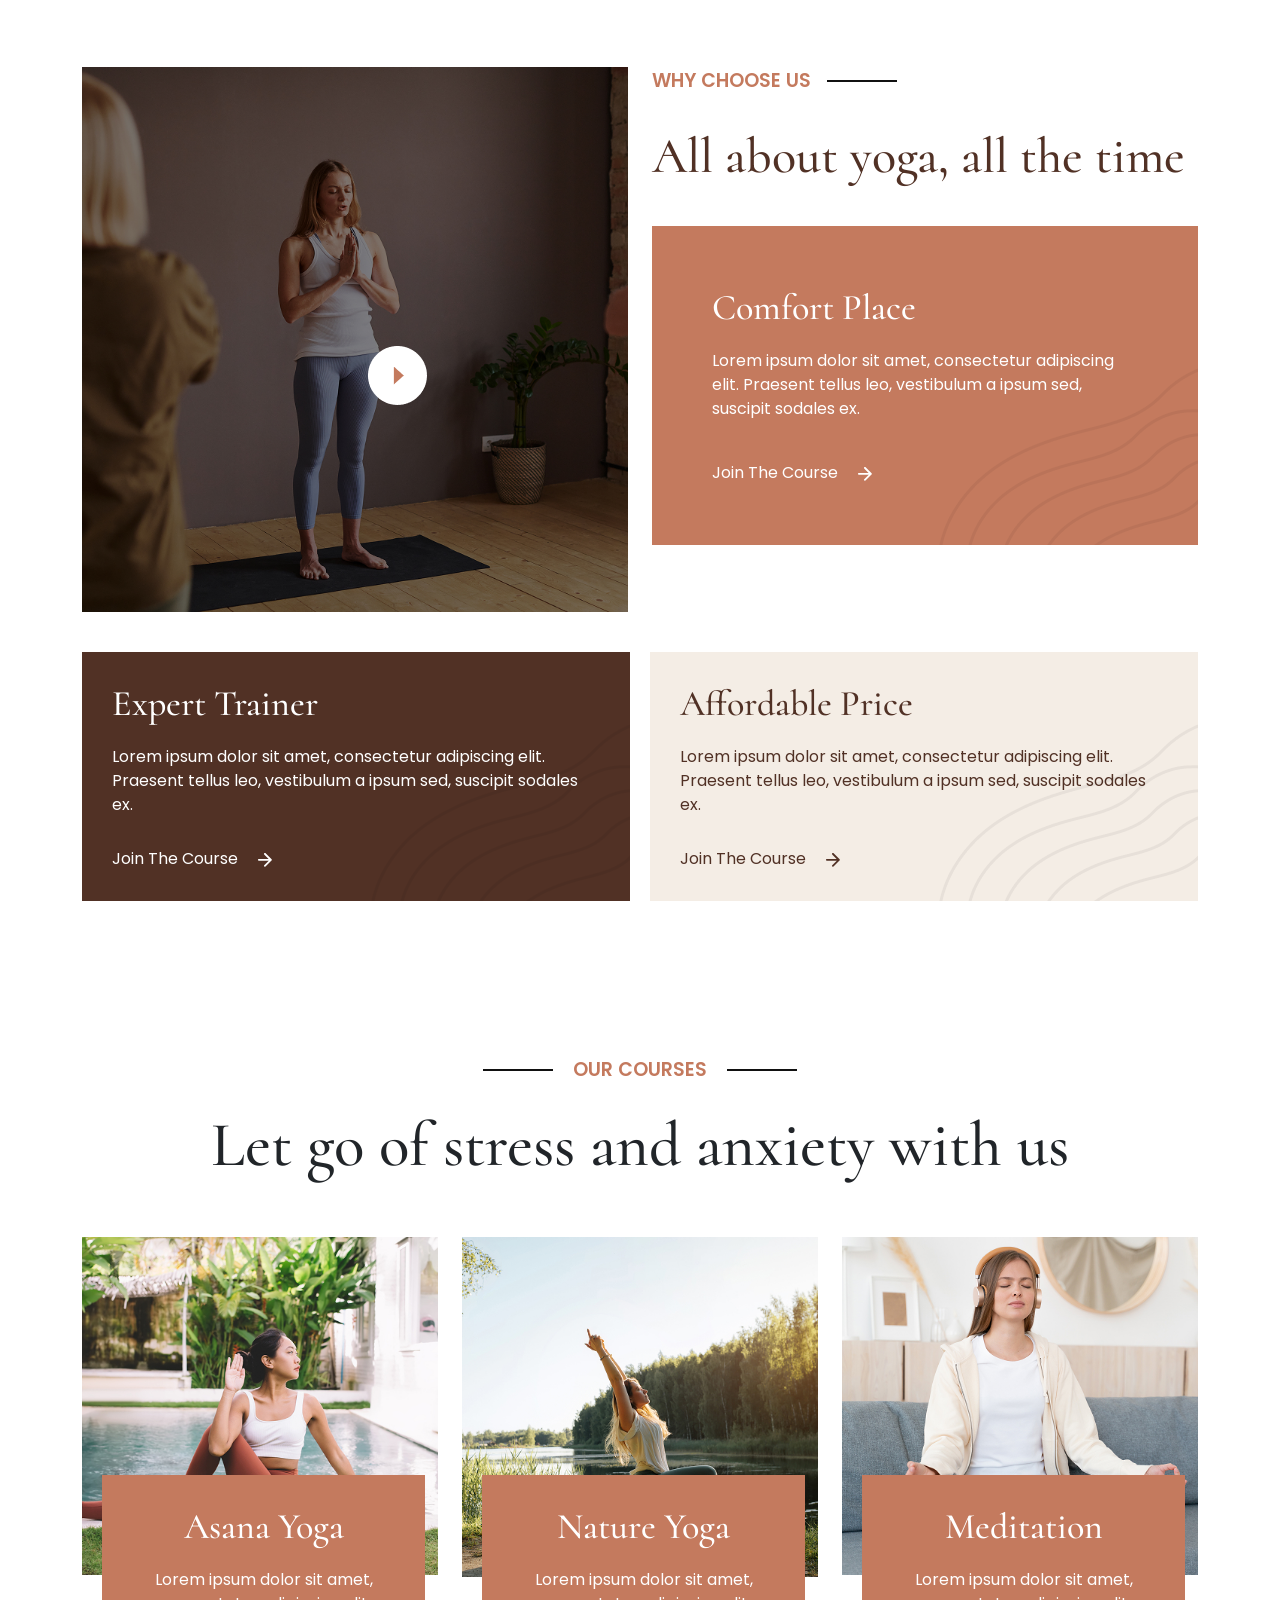
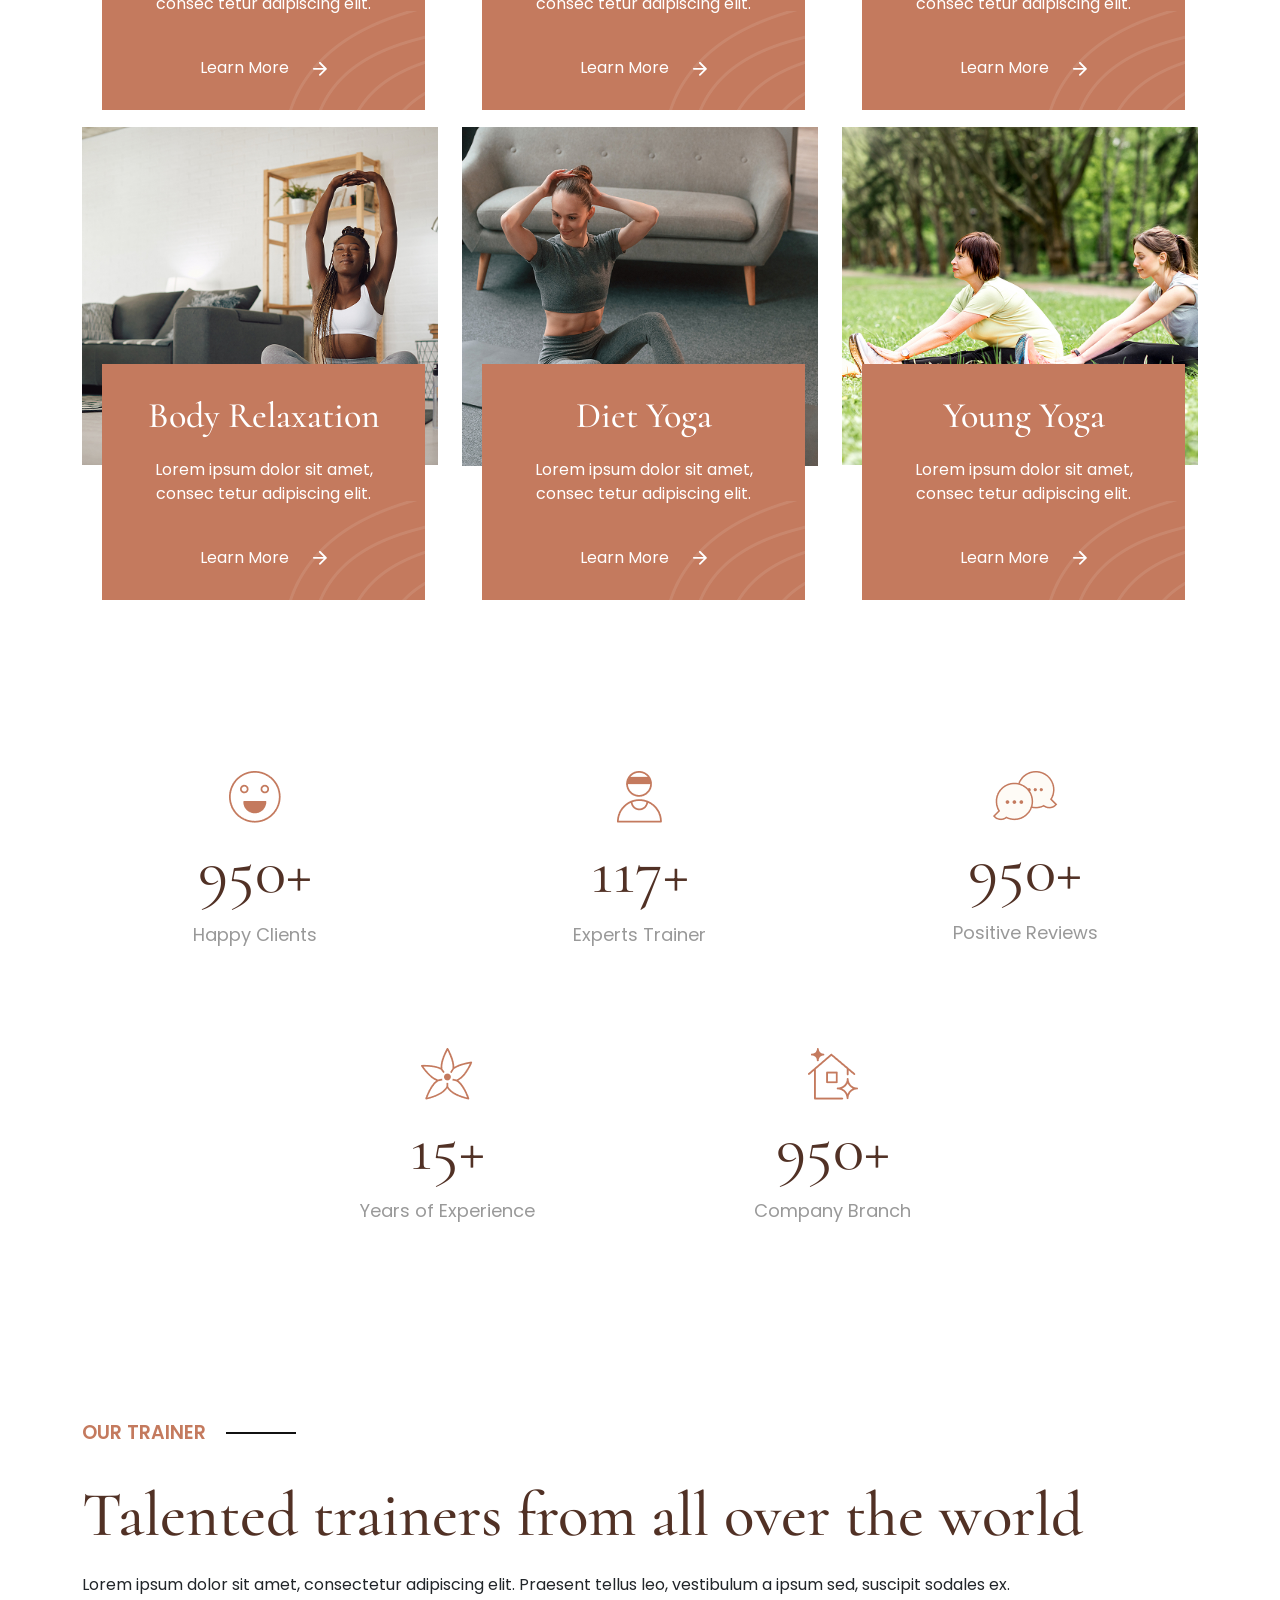
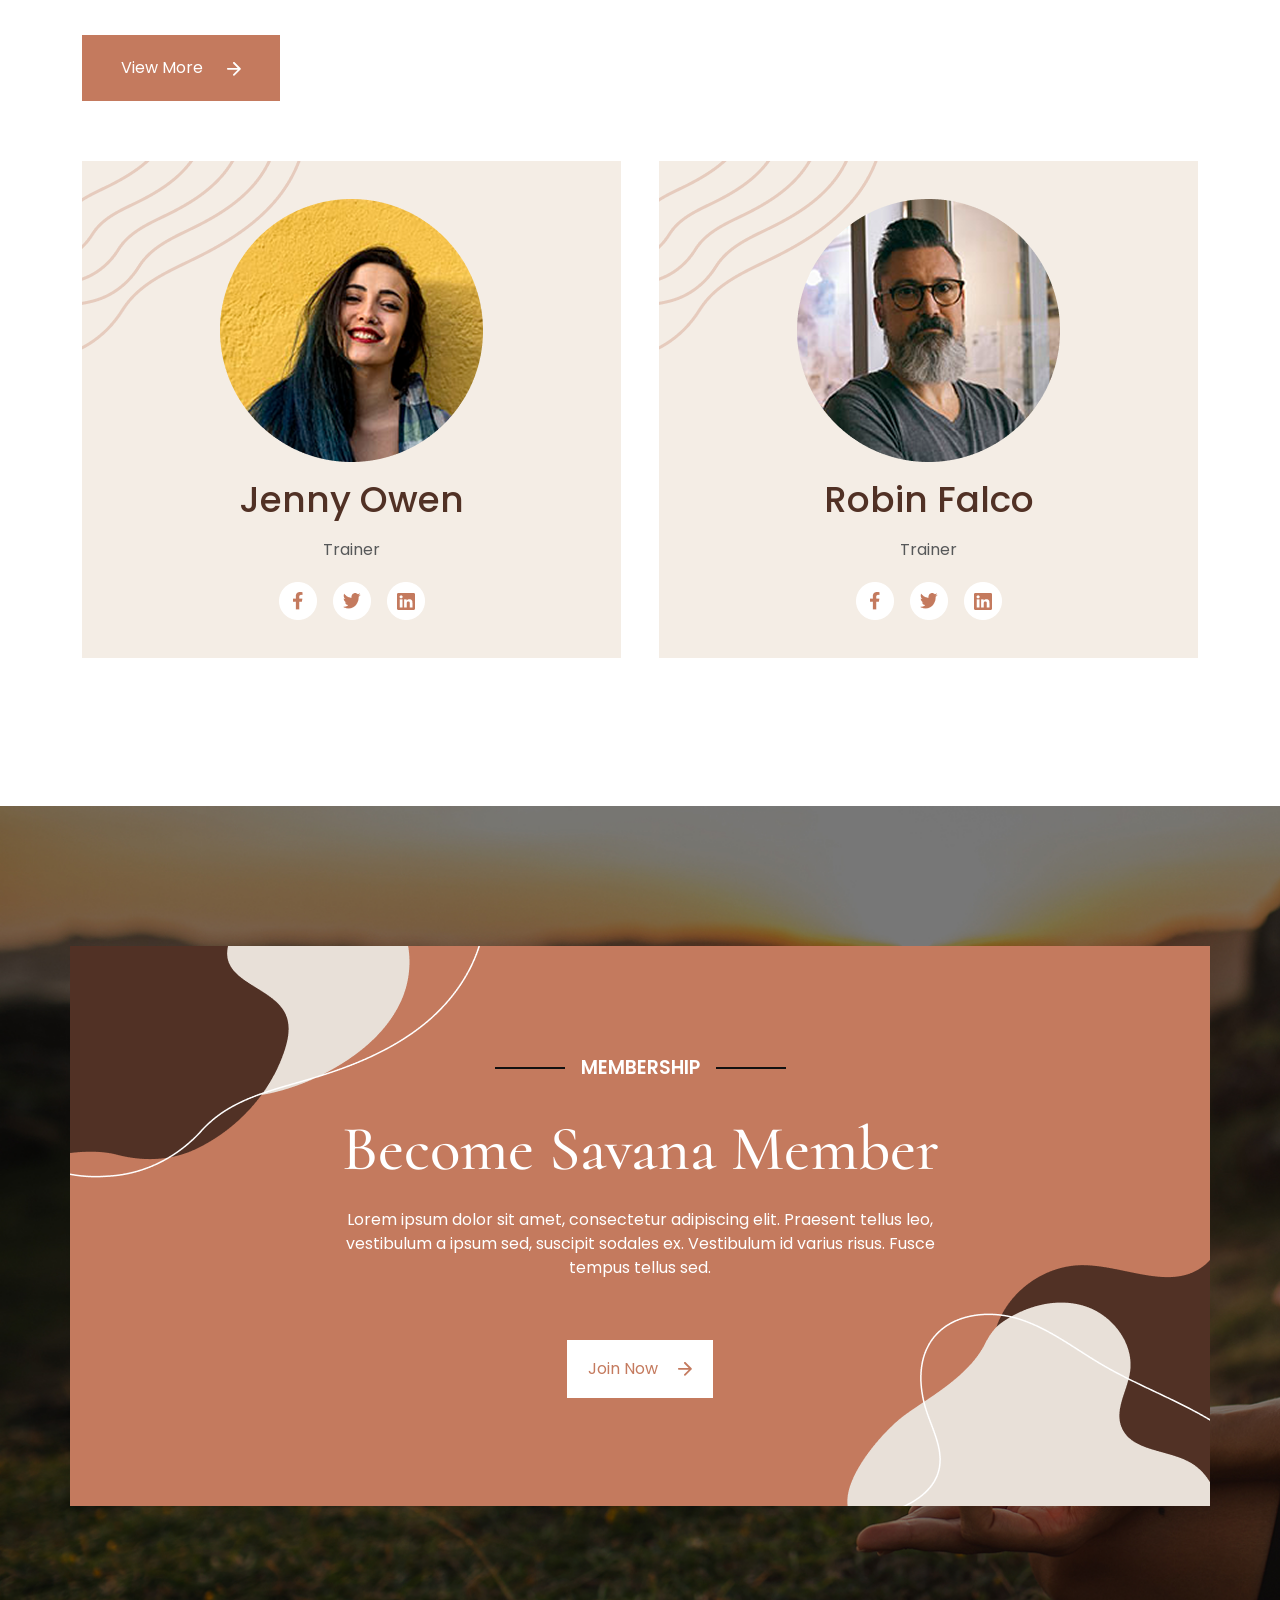
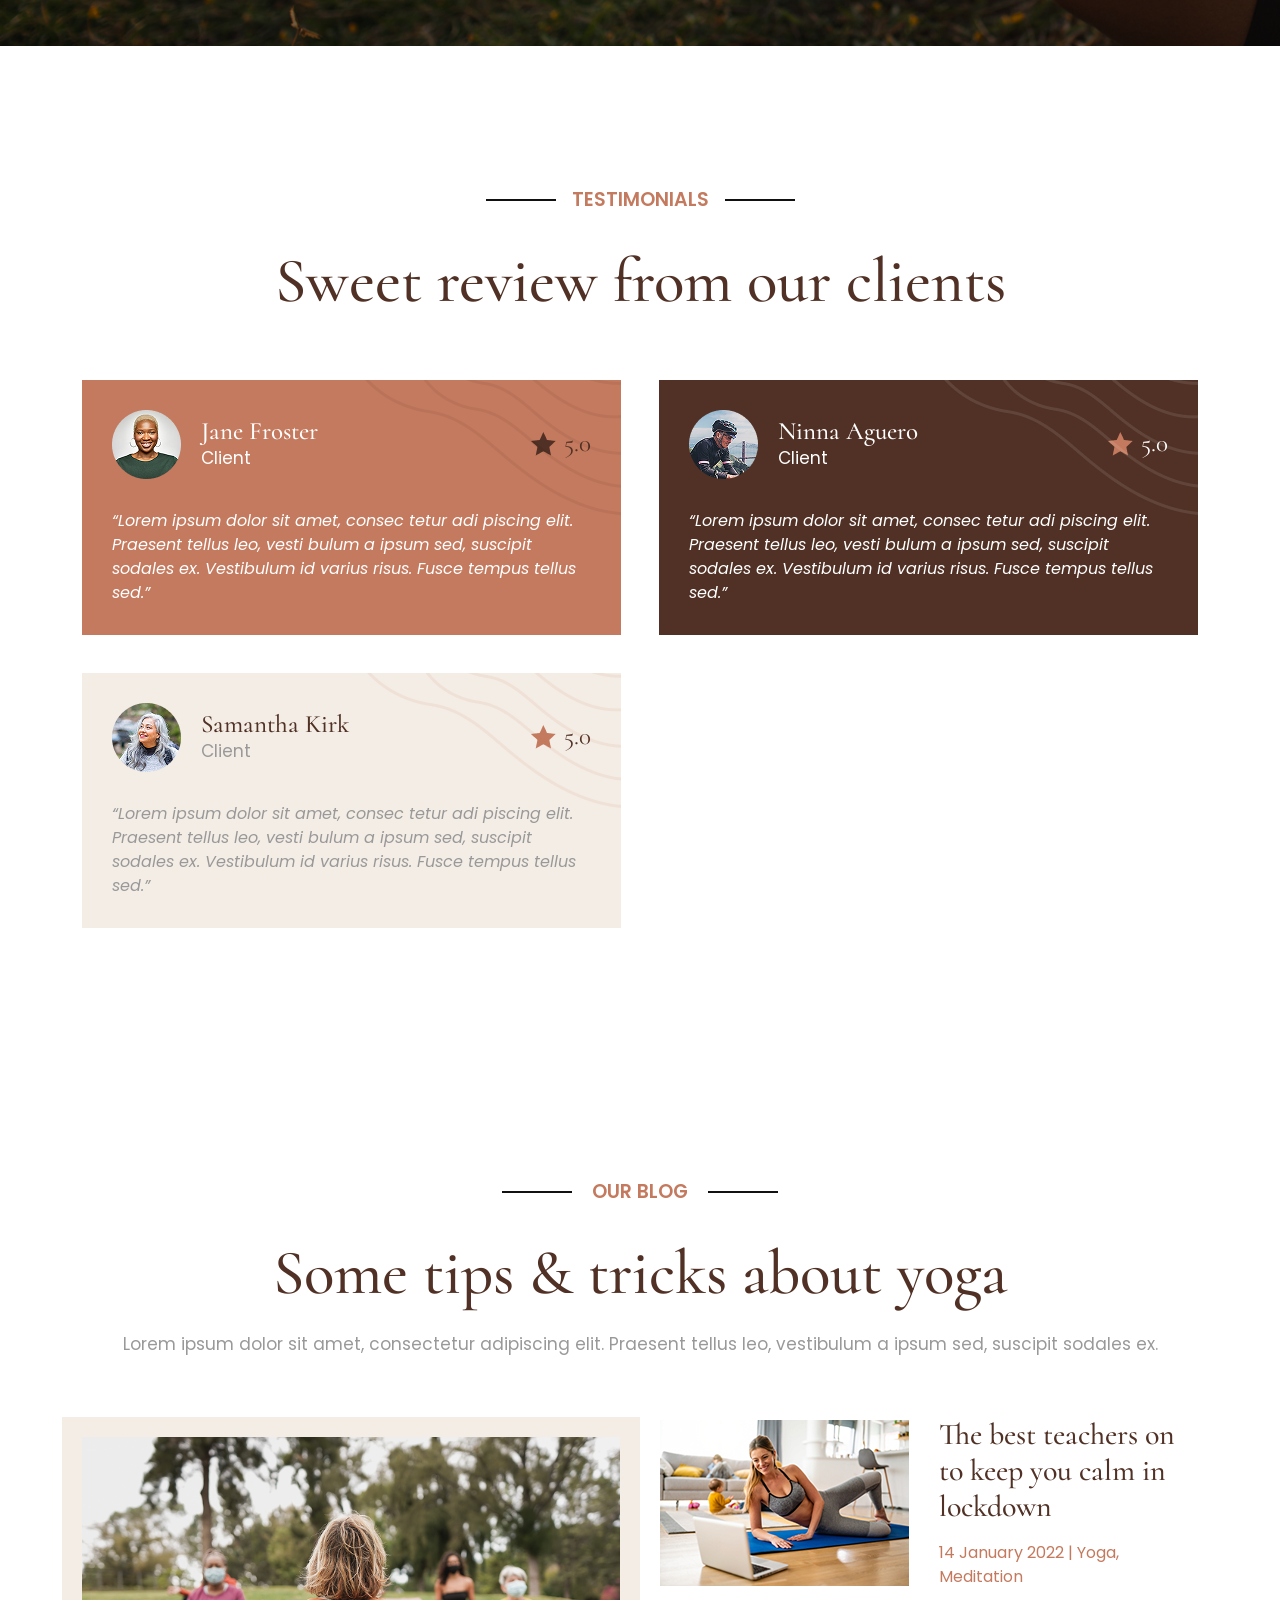
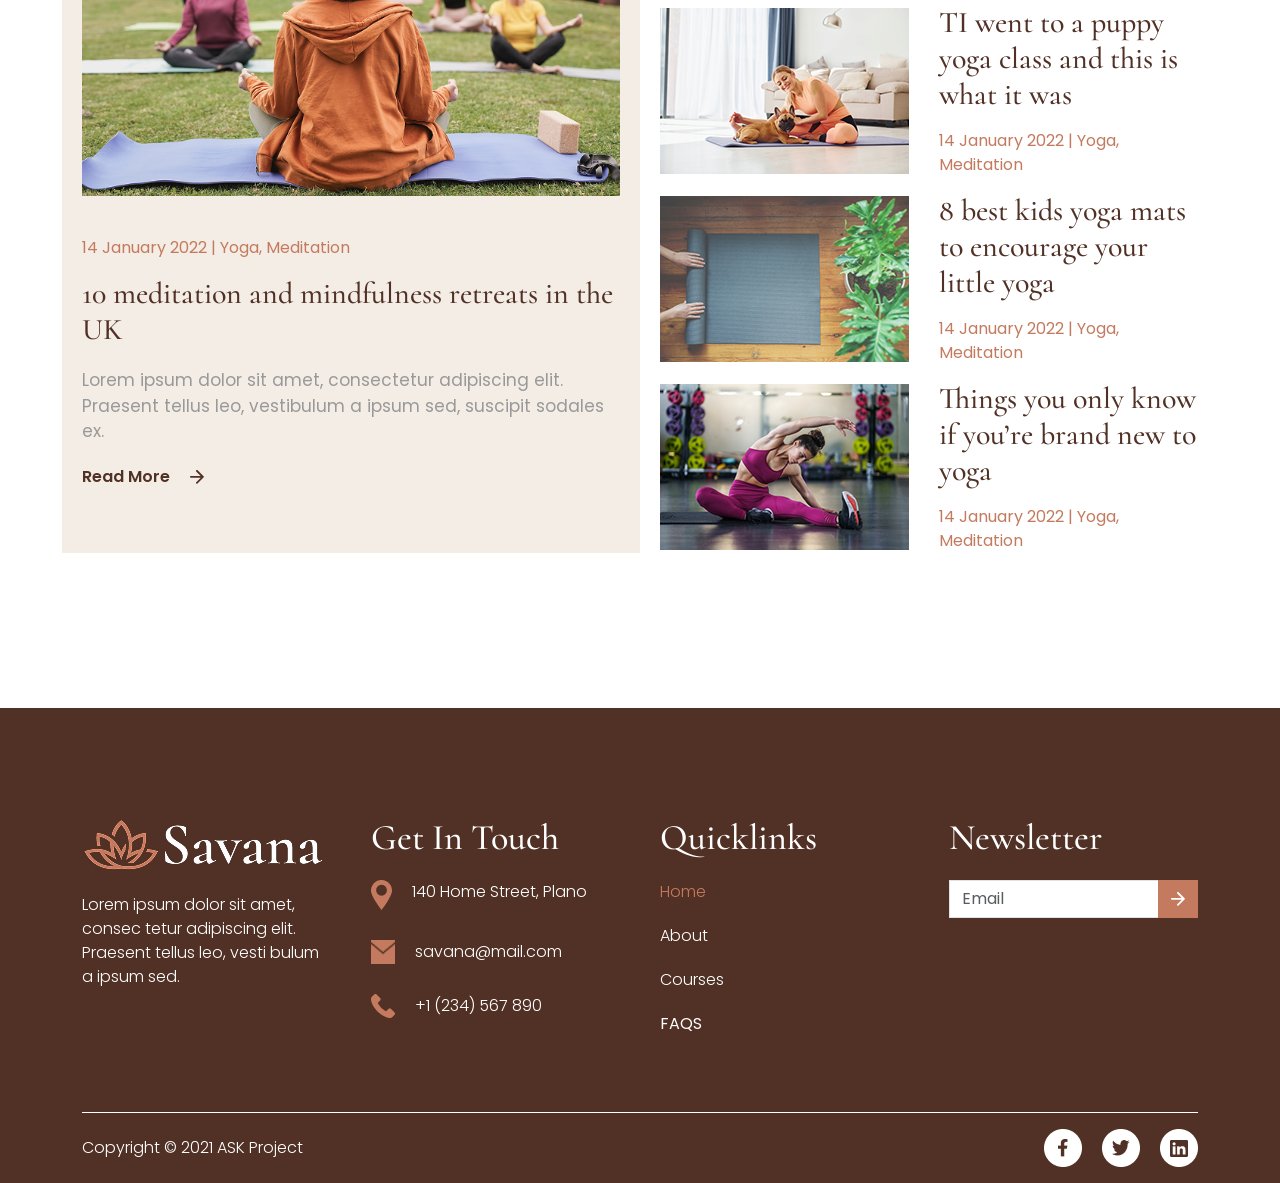
==== commit e9c94655: "Savana Landing Page Update" ====
--- a/index.html
+++ b/index.html
@@ -30,7 +30,7 @@
                             <a class="nav-link active" aria-current="page" href="#">Home</a>
                         </li>
                         <li class="nav-item">
-                            <a class="nav-link" href="#">About</a>
+                            <a class="nav-link" href="./about.html">About</a>
                         </li>
                         <li class="nav-item">
                             <a class="nav-link" href="#">Courses</a>
@@ -50,7 +50,7 @@
                             </ul>
                         </li>
                         <li class="nav-item">
-                            <a class="nav-link" href="#">Contact</a>
+                            <a class="nav-link" href="./contact.html">Contact</a>
                         </li>
                     </ul>
                     <ul class="d-flex align-items-center gap-3">
@@ -113,24 +113,42 @@
             </div>
         </section>
         <section class="choose-us">
-            <div class="container pt-8">
-                <div class="row position-relative">
-                    <div class="vdo col">
-                        <iframe class="ratio ratio-1x1" width="560" height="315"
-                            src="https://www.youtube.com/embed/dAqQqmaI9vY?si=Z5BAls6j6ojK70Ik"
-                            title="YouTube video player" frameborder="0"
-                            allow="accelerometer; autoplay; clipboard-write; encrypted-media; gyroscope; picture-in-picture; web-share"
-                            referrerpolicy="strict-origin-when-cross-origin" allowfullscreen></iframe>
-                    </div>
-                    <div class="col">
-                        <div class="d-flex gap-1 align-items-center pb-3">
+            <div class="container position-relative pt-8">
+                <div class="row">
+                    <div class="position-relative vdo col-12 col-lg-6">
+                        <img class="img-fluid w-100 h-100" src="./assets/images/choose-vdo.jpg" alt="Video Title">
+                        <!-- Button trigger modal -->
+                        <button type="button" class="btn position-absolute top-50 start-50" data-bs-toggle="modal"
+                            data-bs-target="#exampleModal">
+                            <img class="img-fluid" src="./assets/images/icons/play-button-2.png" alt="Play Button">
+                        </button>
+                        <!-- Modal -->
+                        <div class="modal fade" id="exampleModal" data-bs-backdrop="static" tabindex="-1" aria-labelledby="exampleModalLabel"
+                            aria-hidden="true">
+                            <div class="modal-dialog">
+                                <div class="modal-content">
+                                    <div class="modal-body position-relative p-0">
+                                        <button type="button" class="btn-close position-absolute z-3 start-100 top-0 translate-middle bg-light rounded-circle" data-bs-dismiss="modal"
+                                            aria-label="Close"></button>
+                                        <iframe class="ratio ratio-1x1 d-block" width="560" height="315"
+                                        src="https://www.youtube.com/embed/dAqQqmaI9vY?si=Z5BAls6j6ojK70Ik"
+                                        title="YouTube video player" frameborder="0"
+                                        allow="accelerometer; autoplay; clipboard-write; encrypted-media; gyroscope; picture-in-picture; web-share"
+                                        referrerpolicy="strict-origin-when-cross-origin" allowfullscreen></iframe>
+                                    </div>
+                                </div>
+                            </div>
+                        </div>
+                    </div>
+                    <div class="col-12 col-lg-6">
+                        <div class="d-flex gap-1 align-items-center pt-3 pt-lg-0 pb-3">
                             <p class="text-primary txt-19 fw-semibold">WHY CHOOSE US</p>
                             <div class="line-short"></div>
                         </div>
                         <h2 class="text-secondary font-family-cormorant font-50 pb-5">All about yoga, all the time</h2>
-                        <div class="bg-primary position-relative p-3 text-light">
+                        <div class="bg-primary position-relative p-6 text-light">
                             <h3 class="pb-2 font-family-cormorant">Comfort Place</h3>
-                            <p class="pb-3">Lorem ipsum dolor sit amet, consectetur adipiscing elit. Praesent tellus
+                            <p class="pb-5">Lorem ipsum dolor sit amet, consectetur adipiscing elit. Praesent tellus
                                 leo, vestibulum a ipsum sed, suscipit sodales ex.</p>
                             <a class="text-light" href="#">Join The Course <img class="ps-1"
                                     src="./assets/images/icons/right-arrow.png" alt=""></a>
@@ -138,25 +156,25 @@
                                 alt="Choose Placeholder">
                         </div>
                     </div>
-                    <div class="poster d-flex gap-2">
-                        <div class="bg-secondary position-relative p-3 text-light">
-                            <h3 class="pb-2 font-family-cormorant">Expert Trainer</h3>
-                            <p class="pb-3">Lorem ipsum dolor sit amet, consectetur adipiscing elit. Praesent tellus
-                                leo, vestibulum a ipsum sed, suscipit sodales ex.</p>
-                            <a class="text-light" href="#">Join The Course <img class="ps-1"
-                                    src="./assets/images/icons/right-arrow.png" alt=""></a>
-                            <img class="position-absolute end-0 bottom-0" src="./assets/images/icons/choose-ph.png"
-                                alt="Choose Placeholder">
-                        </div>
-                        <div class="bg-danger position-relative p-3 text-secondary">
-                            <h3 class="pb-2 font-family-cormorant">Affordable Price</h3>
-                            <p class="pb-3">Lorem ipsum dolor sit amet, consectetur adipiscing elit. Praesent tellus
-                                leo, vestibulum a ipsum sed, suscipit sodales ex.</p>
-                            <a class="text-secondary" href="#">Join The Course <img class="ps-1"
-                                    src="./assets/images/icons/blog-arrow.png" alt=""></a>
-                            <img class="position-absolute end-0 bottom-0" src="./assets/images/icons/choose-ph.png"
-                                alt="Choose Placeholder">
-                        </div>
+                </div>
+                <div class="poster d-flex flex-column flex-lg-row gap-2">
+                    <div class="bg-secondary position-relative p-3 text-light">
+                        <h3 class="pb-2 font-family-cormorant">Expert Trainer</h3>
+                        <p class="pb-3">Lorem ipsum dolor sit amet, consectetur adipiscing elit. Praesent tellus
+                            leo, vestibulum a ipsum sed, suscipit sodales ex.</p>
+                        <a class="text-light" href="#">Join The Course <img class="ps-1"
+                                src="./assets/images/icons/right-arrow.png" alt=""></a>
+                        <img class="position-absolute end-0 bottom-0" src="./assets/images/icons/choose-ph.png"
+                            alt="Choose Placeholder">
+                    </div>
+                    <div class="bg-danger position-relative p-3 text-secondary">
+                        <h3 class="pb-2 font-family-cormorant">Affordable Price</h3>
+                        <p class="pb-3">Lorem ipsum dolor sit amet, consectetur adipiscing elit. Praesent tellus
+                            leo, vestibulum a ipsum sed, suscipit sodales ex.</p>
+                        <a class="text-secondary" href="#">Join The Course <img class="ps-1"
+                                src="./assets/images/icons/blog-arrow.png" alt=""></a>
+                        <img class="position-absolute end-0 bottom-0" src="./assets/images/icons/choose-ph.png"
+                            alt="Choose Placeholder">
                     </div>
                 </div>
             </div>
@@ -173,7 +191,7 @@
                 <div class="row">
                     <div class="position-relative col-12 col-md-6 col-xl-4 course">
                         <img src="./assets/images/course-1.jpg" alt="Yoga Image">
-                        <div class="position-absolute box bg-primary text-center text-light py-3 px-5">
+                        <div class="position-absolute box-merge bg-primary text-center text-light py-3 px-5">
                             <h3 class="font-family-cormorant pb-2">Asana Yoga</h3>
                             <p class="pb-5">Lorem ipsum dolor sit amet, consec tetur adipiscing elit.</p>
                             <a href="#" class="text-light">Learn More <img class="ms-2"
@@ -184,7 +202,7 @@
                     </div>
                     <div class="position-relative col-12 col-md-6 col-xl-4 course">
                         <img src="./assets/images/course-2.jpg" alt="Yoga Image">
-                        <div class="position-absolute box bg-primary text-center text-light py-3 px-5">
+                        <div class="position-absolute box-merge bg-primary text-center text-light py-3 px-5">
                             <h3 class="font-family-cormorant pb-2">Nature Yoga</h3>
                             <p class="pb-5">Lorem ipsum dolor sit amet, consec tetur adipiscing elit.</p>
                             <a href="#" class="text-light">Learn More <img class="ms-2"
@@ -195,7 +213,7 @@
                     </div>
                     <div class="position-relative col-12 col-md-6 col-xl-4 course">
                         <img src="./assets/images/course-3.jpg" alt="Yoga Image">
-                        <div class="position-absolute box bg-primary text-center text-light py-3 px-5">
+                        <div class="position-absolute box-merge bg-primary text-center text-light py-3 px-5">
                             <h3 class="font-family-cormorant pb-2">Meditation</h3>
                             <p class="pb-5">Lorem ipsum dolor sit amet, consec tetur adipiscing elit.</p>
                             <a href="#" class="text-light">Learn More <img class="ms-2"
@@ -206,7 +224,7 @@
                     </div>
                     <div class="position-relative col-12 col-md-6 col-xl-4 course">
                         <img src="./assets/images/course-4.jpg" alt="Yoga Image">
-                        <div class="position-absolute box bg-primary text-center text-light py-3 px-5">
+                        <div class="position-absolute box-merge bg-primary text-center text-light py-3 px-5">
                             <h3 class="font-family-cormorant pb-2">Body Relaxation</h3>
                             <p class="pb-5">Lorem ipsum dolor sit amet, consec tetur adipiscing elit.</p>
                             <a href="#" class="text-light">Learn More <img class="ms-2"
@@ -217,7 +235,7 @@
                     </div>
                     <div class="position-relative col-12 col-md-6 col-xl-4 course">
                         <img src="./assets/images/course-5.jpg" alt="Yoga Image">
-                        <div class="position-absolute box bg-primary text-center text-light py-3 px-5">
+                        <div class="position-absolute box-merge bg-primary text-center text-light py-3 px-5">
                             <h3 class="font-family-cormorant pb-2">Diet Yoga</h3>
                             <p class="pb-5">Lorem ipsum dolor sit amet, consec tetur adipiscing elit.</p>
                             <a href="#" class="text-light">Learn More <img class="ms-2"
@@ -228,7 +246,7 @@
                     </div>
                     <div class="position-relative col-12 col-md-6 col-xl-4 course">
                         <img src="./assets/images/course-6.jpg" alt="Yoga Image">
-                        <div class="position-absolute box bg-primary text-center text-light py-3 px-5">
+                        <div class="position-absolute box-merge bg-primary text-center text-light py-3 px-5">
                             <h3 class="font-family-cormorant pb-2">Young Yoga</h3>
                             <p class="pb-5">Lorem ipsum dolor sit amet, consec tetur adipiscing elit.</p>
                             <a href="#" class="text-light">Learn More <img class="ms-2"
@@ -261,13 +279,13 @@
                         <p class="txt-18 text-success">Positive Reviews</p>
                     </div>
 
-                    <div class="col-6 offset-lg-1 col-lg-5">
+                    <div class="col-6 col-lg-4">
                         <img src="./assets/images/icons/experience.png" alt="Experience Logo" class="img-fluid">
                         <p class="txt-65 font-family-cormorant text-secondary">15+</p>
                         <p class="txt-18 text-success">Years of Experience</p>
                     </div>
 
-                    <div class="col-6 col-lg-5">
+                    <div class="col-6 col-lg-4">
                         <img src="./assets/images/icons/branch.png" alt="Branch Logo" class="img-fluid">
                         <p class="txt-65 font-family-cormorant text-secondary">950+</p>
                         <p class="txt-18 text-success">Company Branch</p>
@@ -358,7 +376,7 @@
                 </div>
                 <h2 class="fs-2 font-family-cormorant text-secondary text-center mb-3 mb-lg-6">Sweet review from our
                     clients</h2>
-                <div class="row g-4">
+                <div class="row g-1 g-md-2 g-lg-4">
                     <div class="col-12 col-lg-6 col-xxl-4">
                         <div class="bg-primary position-relative py-3 px-3">
                             <div class="d-flex align-items-center justify-content-between pb-3">
@@ -403,7 +421,7 @@
                                 Fusce
                                 tempus tellus sed.”</i>
                             <img class="position-absolute end-0 top-0"
-                                src="./assets/images/icons/testimonial-placeholder.png" alt="Placeholder Image">
+                                src="./assets/images/icons/about-testi-ph.png" alt="Placeholder Image">
                         </div>
                     </div>
                     <div class="col-12 col-lg-6 col-xxl-4">
@@ -427,7 +445,7 @@
                                 Fusce
                                 tempus tellus sed.”</i>
                             <img class="position-absolute end-0 top-0"
-                                src="./assets/images/icons/testimonial-placeholder.png" alt="Placeholder Image">
+                                src="./assets/images/icons/about-testi-ph-2.png" alt="Placeholder Image">
                         </div>
                     </div>
                 </div>
@@ -482,7 +500,7 @@
                                     <p class="text-primary">14 January 2022 | Yoga, Meditation</p>
                                 </div>
                             </div>
-                            <div class="d-flex  align-items-center gap-3">
+                            <div class="d-flex flex-column flex-sm-row align-items-center gap-3">
                                 <img class="img-fluid" src="./assets/images/blog-img-5.png" alt="Blog Image 2">
                                 <div>
                                     <h3 class="txt-30 font-family-cormorant text-secondary pb-1">Things you only know if
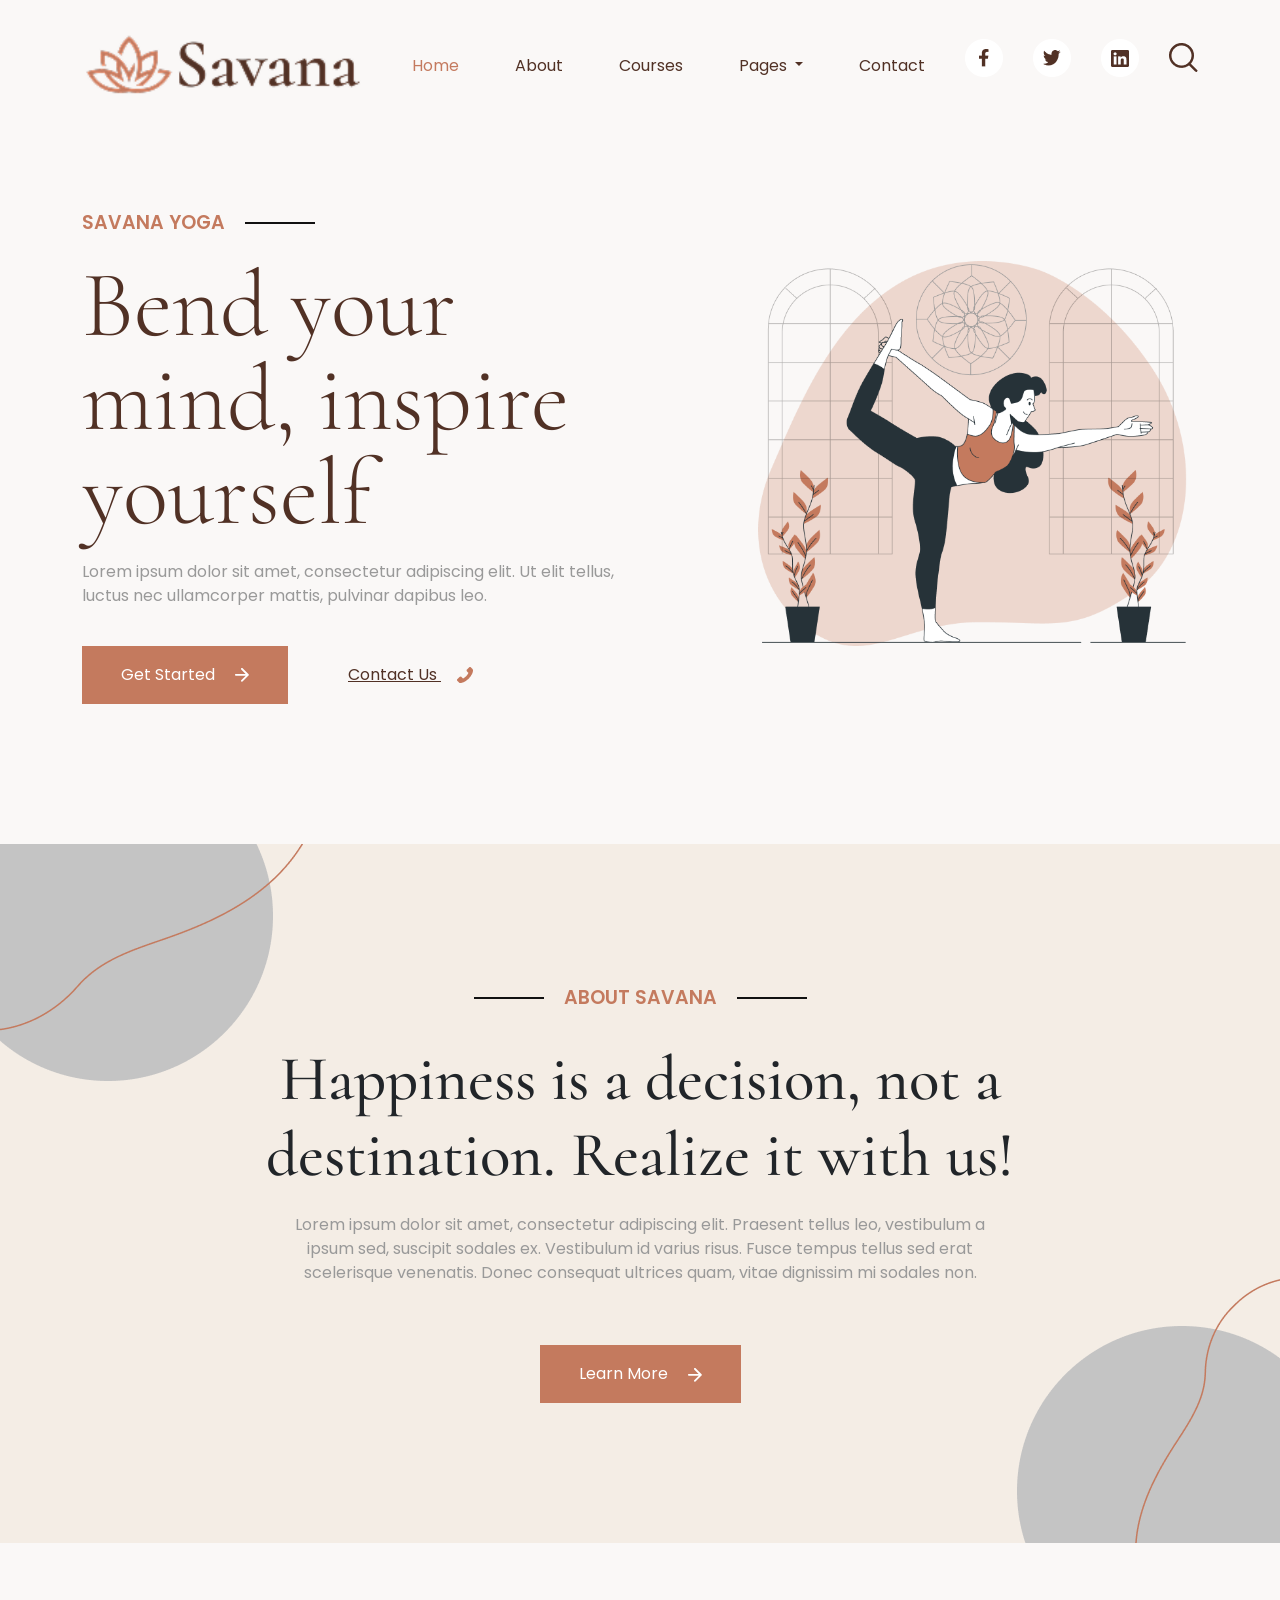
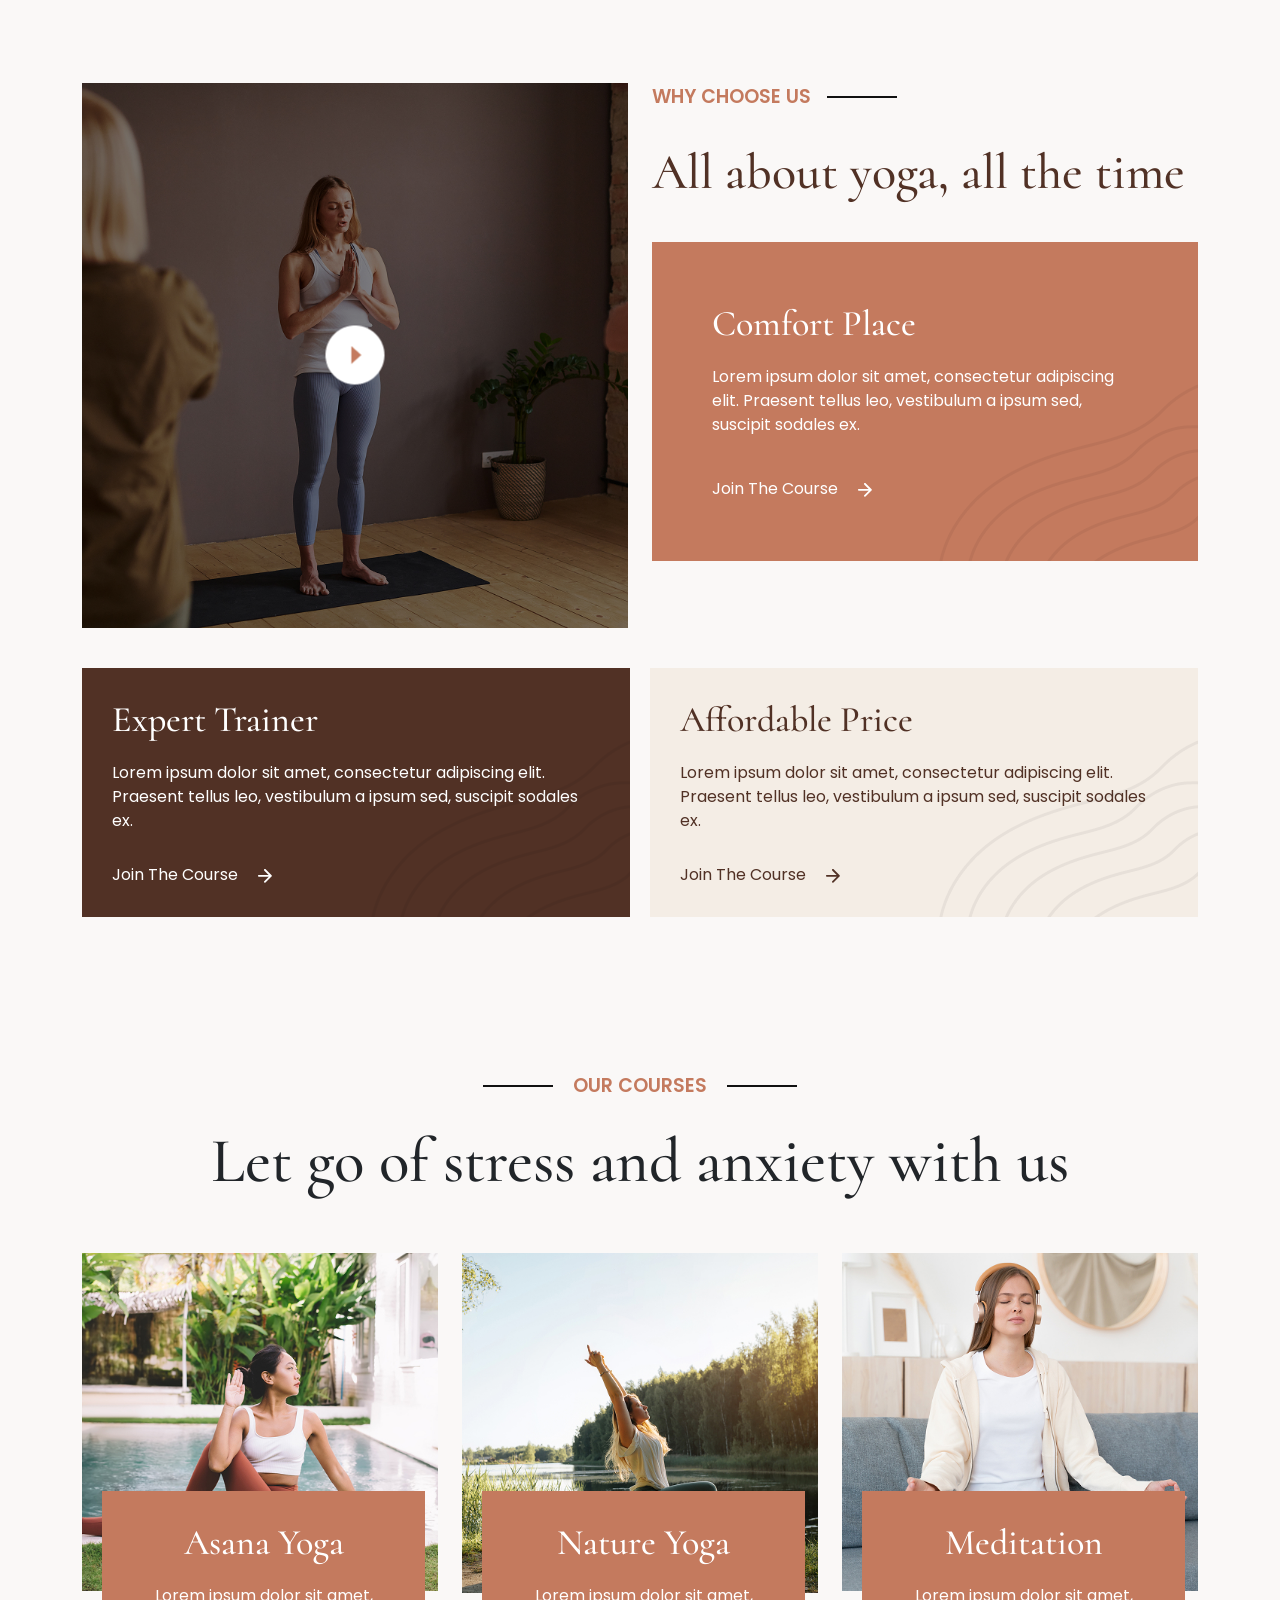
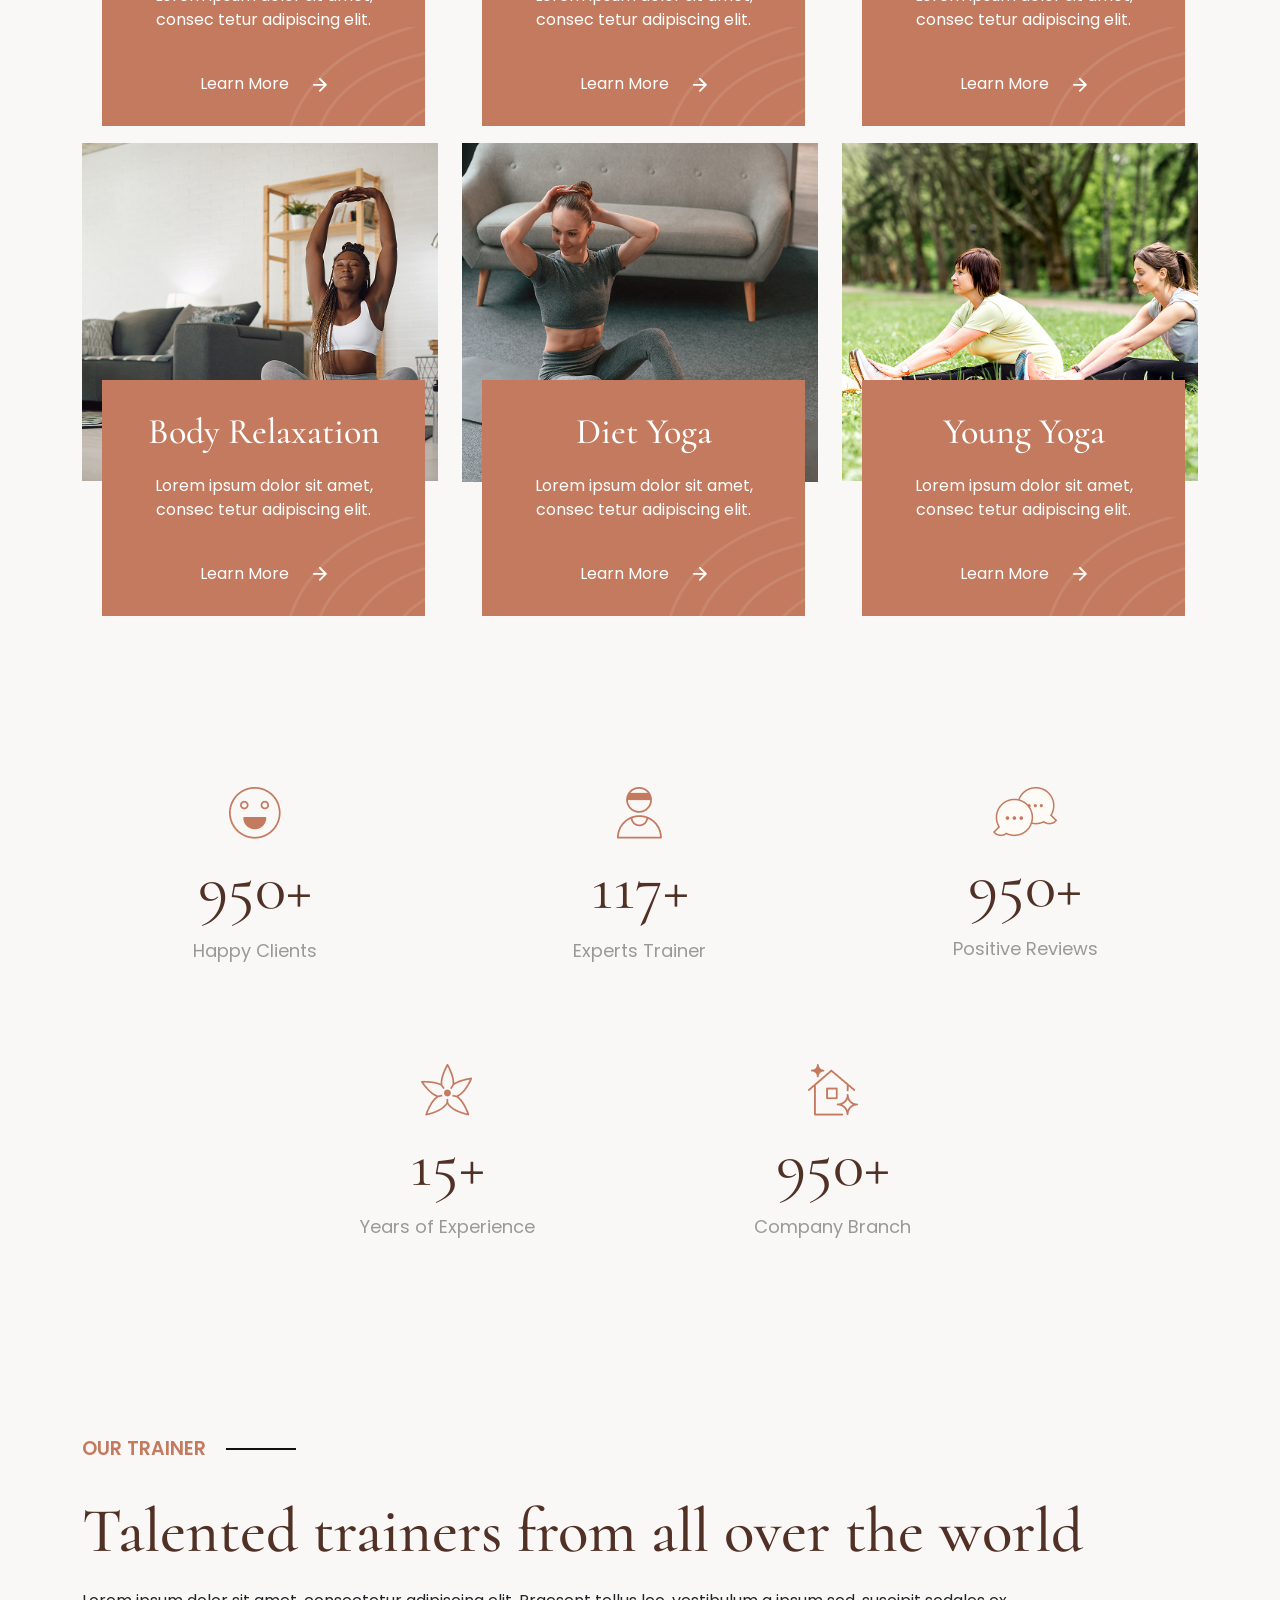
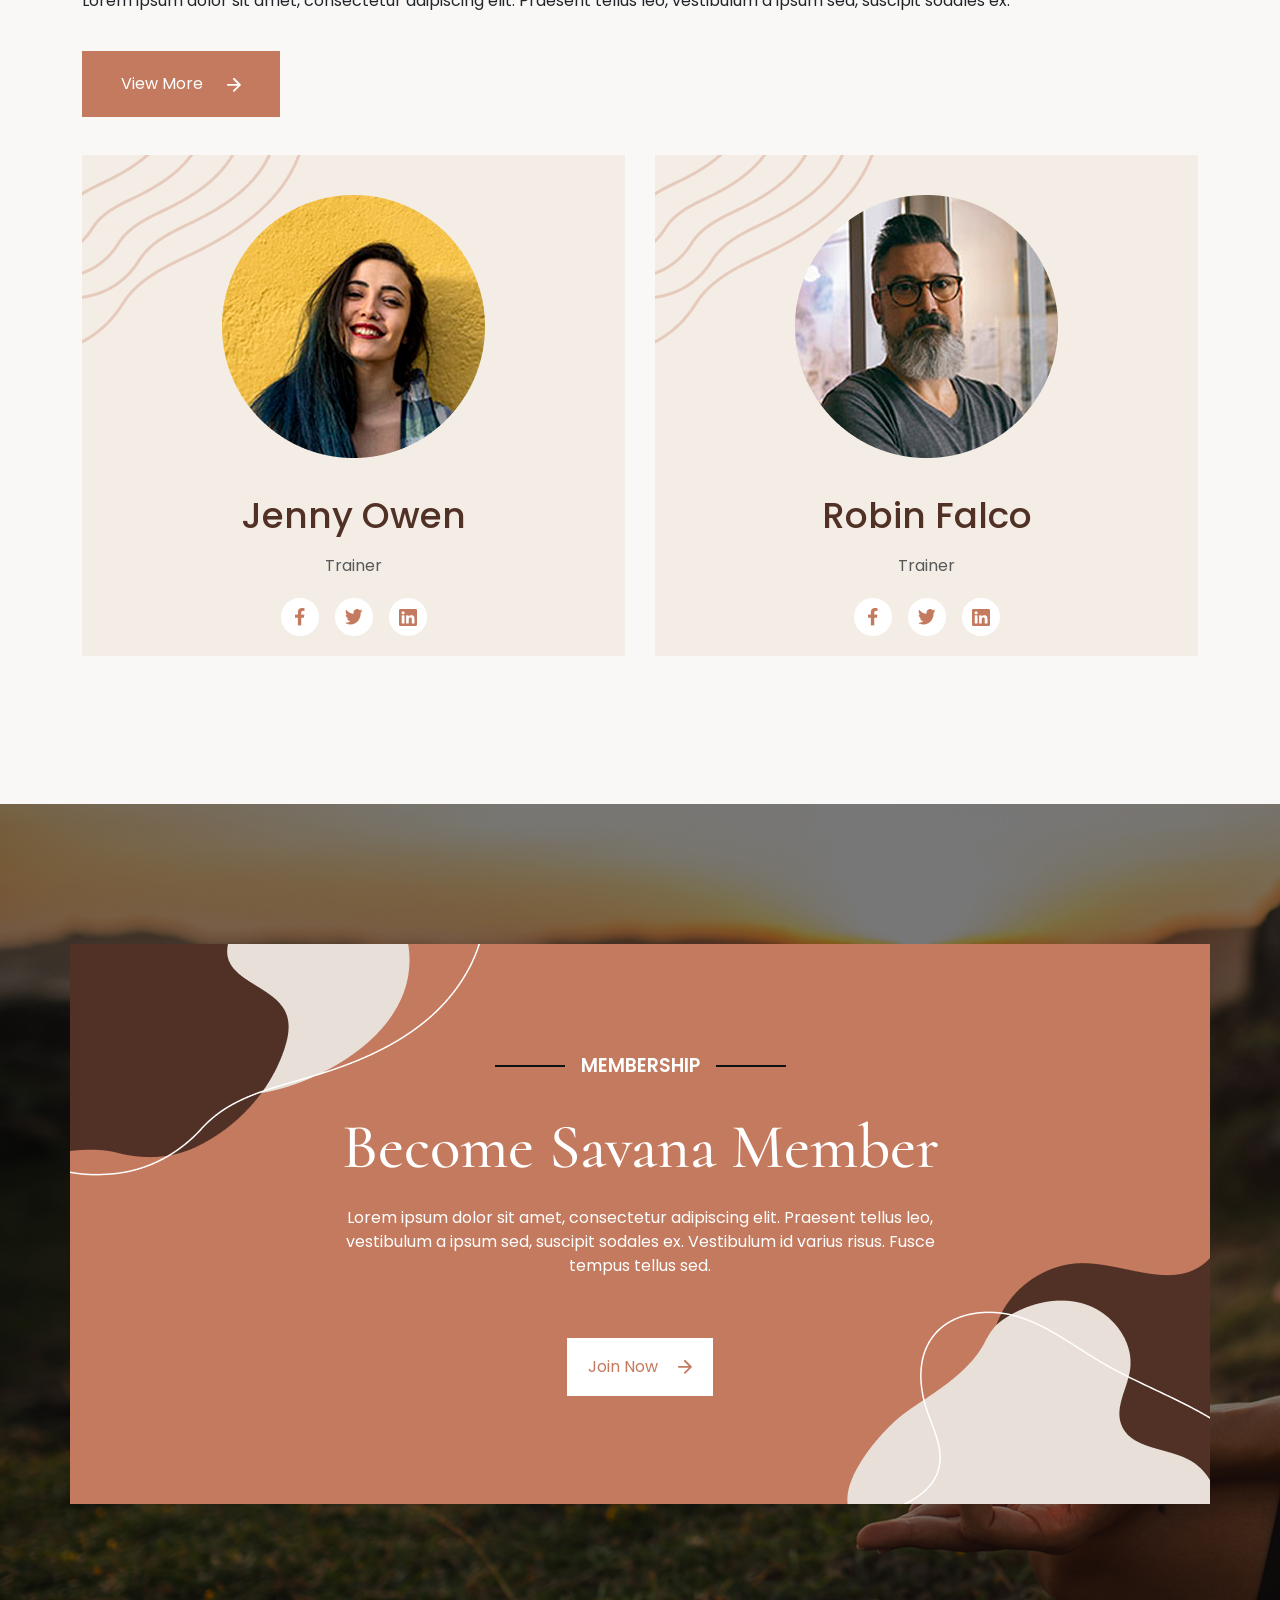
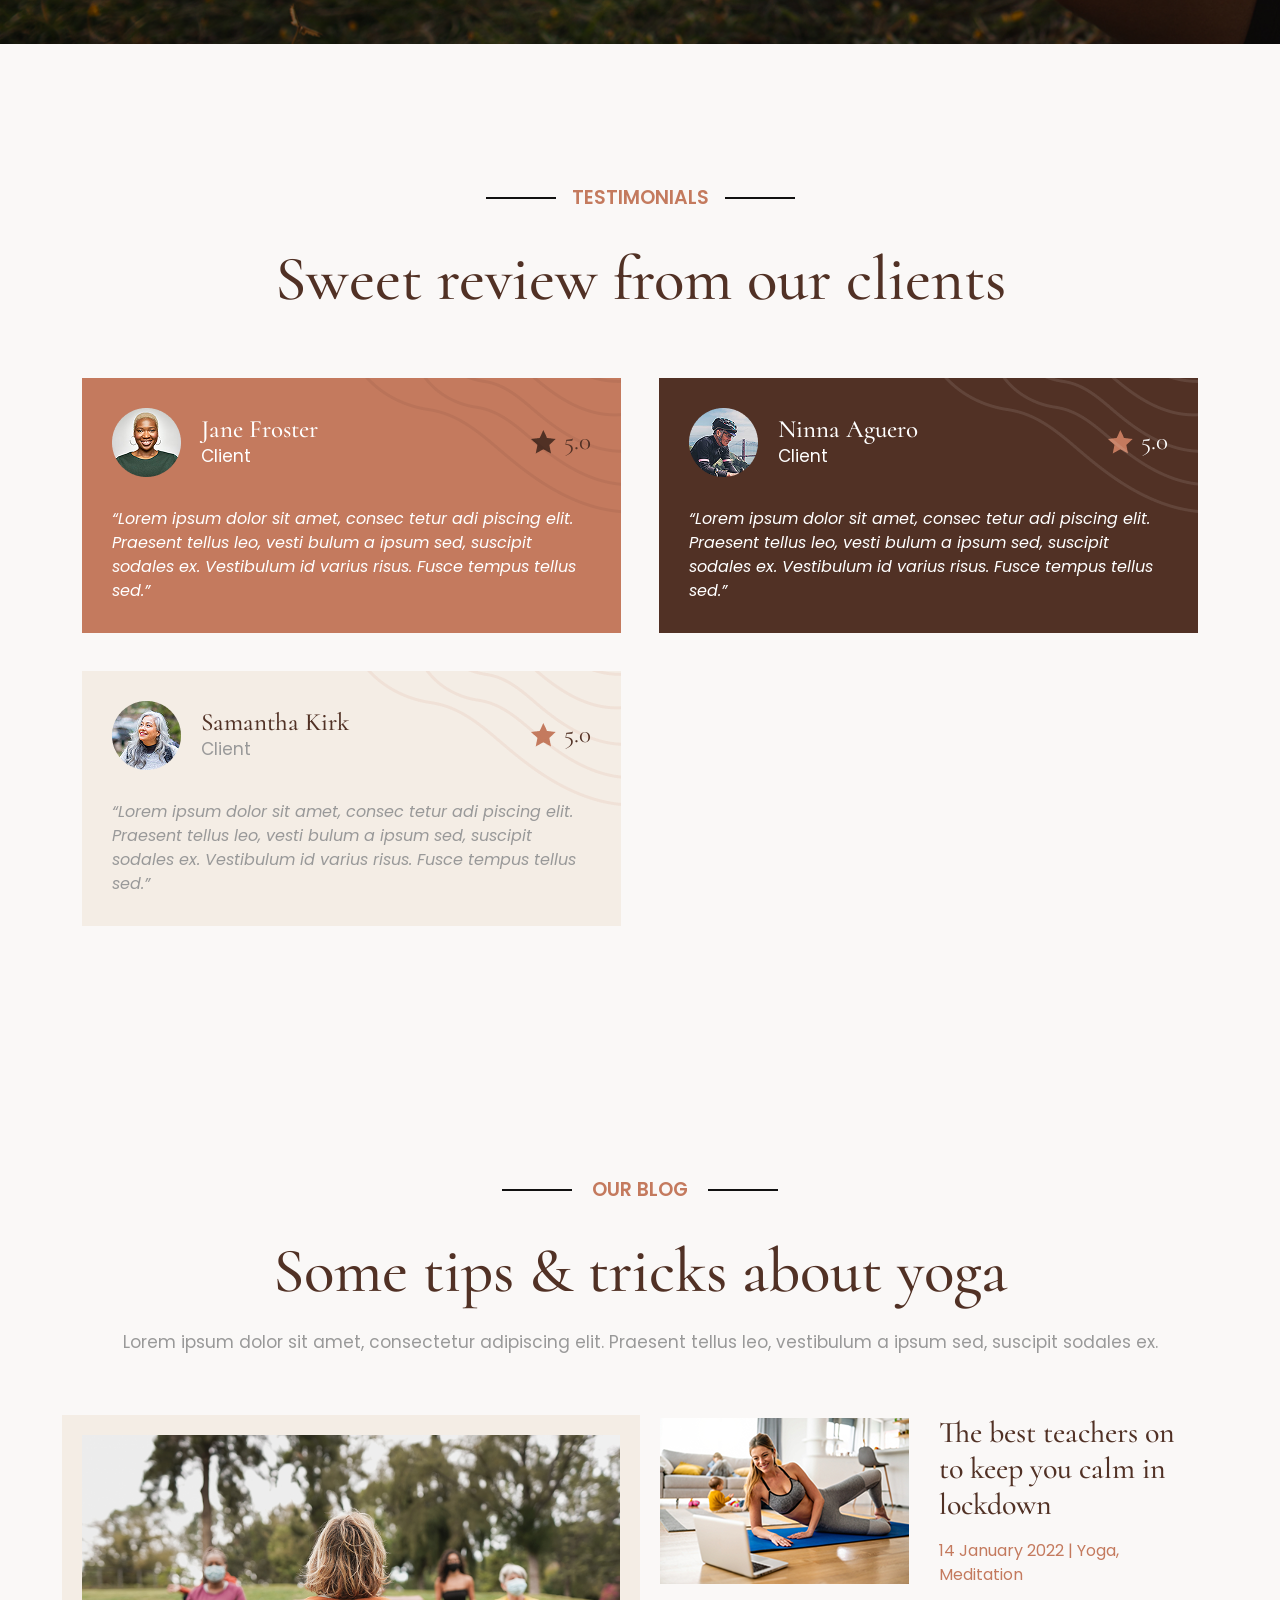
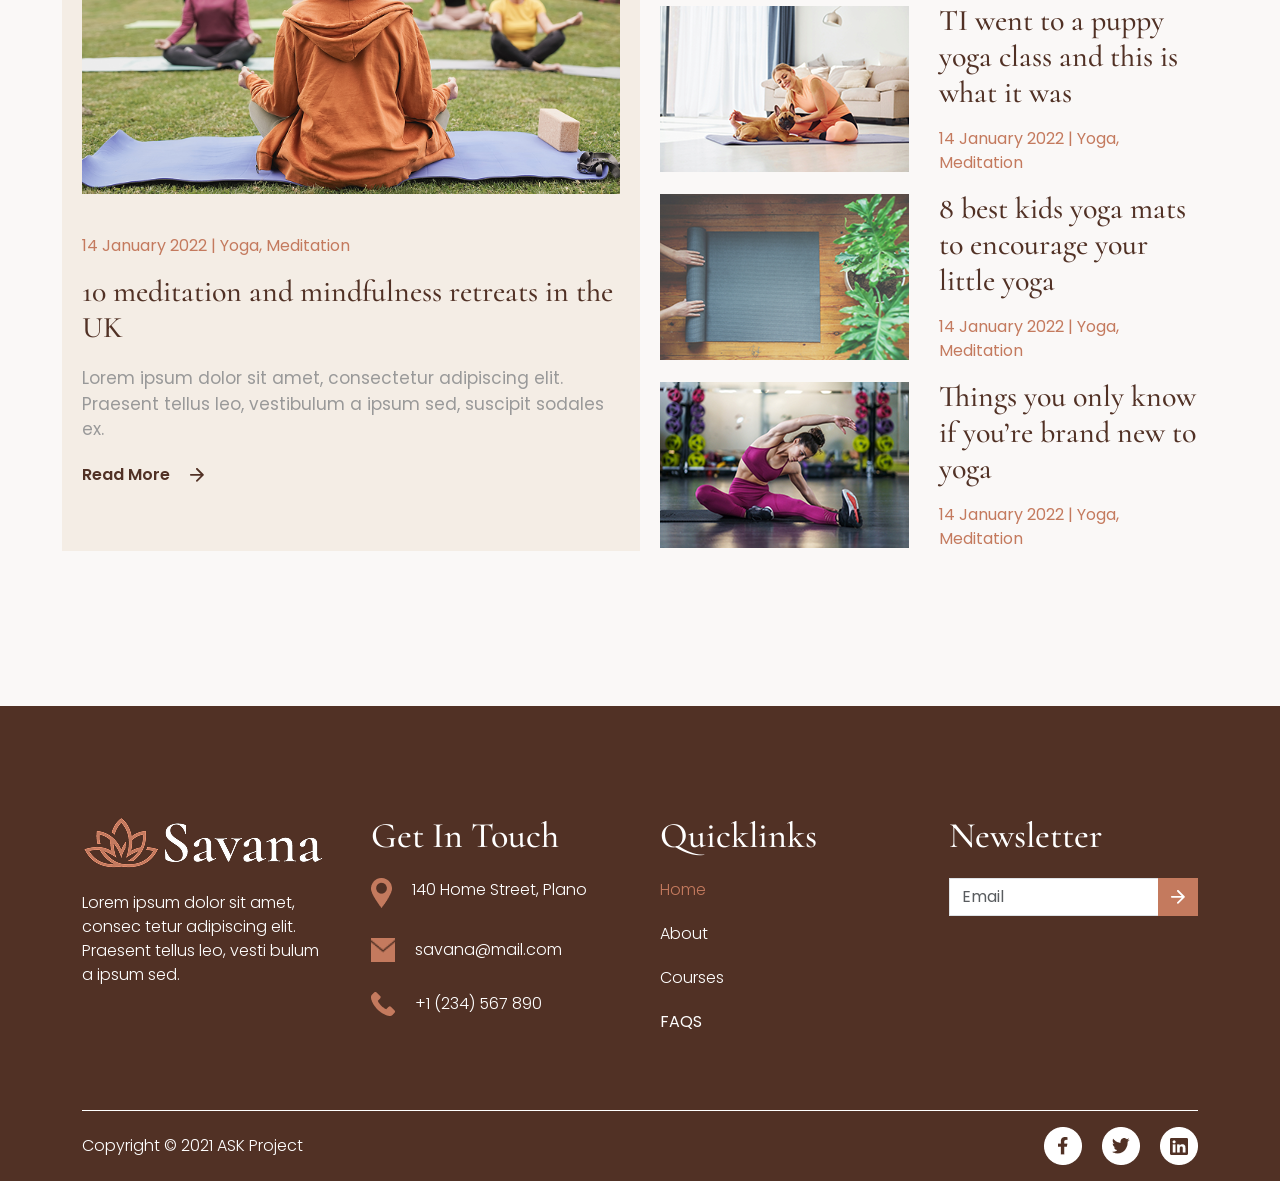
==== commit 1d4e5362: "Savana Final Update" ====
--- a/index.html
+++ b/index.html
@@ -13,12 +13,12 @@
         rel="stylesheet">
 </head>
 
-<body class="font-family">
+<body class="font-family bg-warning">
 
     <header>
-        <nav class="navbar navbar-expand-xl bg-warning pt-3 pb-6">
-            <div class="container">
-                <a class="navbar-brand" href="index.html"><img src="./assets/images/Logo.svg" alt="Site Logo"></a>
+        <nav class="navbar navbar-expand-xl bg-warning pt-3 pb-7">
+            <div class="container">
+                <a class="navbar-brand w-50" href="index.html"><img src="./assets/images/Logo.svg" alt="Site Logo"></a>
                 <button class="navbar-toggler" type="button" data-bs-toggle="collapse"
                     data-bs-target="#navbarSupportedContent" aria-controls="navbarSupportedContent"
                     aria-expanded="false" aria-label="Toggle navigation">
@@ -68,13 +68,13 @@
             <div class="container">
                 <div class="row align-items-center pb-3 pb-md-6 pb-xl-8">
                     <div class="left-panel col-12 col-xl-6">
-                        <div class="d-flex align-items-center gap-2 pb-3">
+                        <div class="d-flex align-items-center gap-2 pb-2">
                             <p class="txt-19 text-primary fw-semibold">SAVANA YOGA</p>
                             <div class="line-short"></div>
                         </div>
                         <h1 class="fw-light font-family-cormorant pb-2 text-secondary lh-1">Bend your mind, inspire
                             yourself</h1>
-                        <p class="pb-6 text-success">Lorem ipsum dolor sit amet, consectetur adipiscing elit. Ut elit
+                        <p class="pb-4 text-success">Lorem ipsum dolor sit amet, consectetur adipiscing elit. Ut elit
                             tellus, luctus nec ullamcorper mattis, pulvinar dapibus leo.</p>
                         <div class="d-flex align-items-center gap-6">
                             <a href="#" class="btn bg-primary text-light py-1 px-4">Get Started <img class="ps-1"
@@ -110,6 +110,8 @@
                     alt="Placeholder Image">
                 <img class="position-absolute bottom-0 end-0 img-fluid" src="./assets/images/placeholder-bottom.png"
                     alt="Placeholder Image">
+                <img class="position-absolute top-0 start-0" src="./assets/images/icons/about-line.png" alt="About Line">    
+                <img class="position-absolute bottom-0 end-0" src="./assets/images/icons/about-line-2.png" alt="About Line">    
             </div>
         </section>
         <section class="choose-us">
@@ -118,7 +120,7 @@
                     <div class="position-relative vdo col-12 col-lg-6">
                         <img class="img-fluid w-100 h-100" src="./assets/images/choose-vdo.jpg" alt="Video Title">
                         <!-- Button trigger modal -->
-                        <button type="button" class="btn position-absolute top-50 start-50" data-bs-toggle="modal"
+                        <button type="button" class="btn position-absolute top-50 start-50 translate-middle" data-bs-toggle="modal"
                             data-bs-target="#exampleModal">
                             <img class="img-fluid" src="./assets/images/icons/play-button-2.png" alt="Play Button">
                         </button>
@@ -295,8 +297,8 @@
         </section>
         <section class="trainers py-5">
             <div class="container">
-                <div class="row align-items-center g-6">
-                    <div class="col-12 col-xxl-5  mb-lg-0">
+                <div class="row align-items-center g-4">
+                    <div class="col-12 col-xxl-6  mb-lg-0">
                         <div class="d-flex align-items-center gap-2 pb-3">
                             <p class="text-primary txt-19 fw-semibold m-0">OUR TRAINER</p>
                             <div class="line-short"></div>
@@ -313,15 +315,15 @@
                                 alt="Right Arrow Icon">
                         </a>
                     </div>
-                    <div class="col-12 col-xxl-7">
-                        <div class="row g-2 g-lg-4">
+                    <div class="col-12 col-xxl-6">
+                        <div class="row g-2 g-lg-3">
                             <div class="col-md-6">
-                                <div class="position-relative trainer-card bg-danger p-4 text-center">
+                                <div class="position-relative trainer-card bg-danger p-2 text-center">
                                     <img class="position-absolute d-none d-lg-block z-0 top-0 start-0"
                                         src="./assets/images/icons/trainer-placeholder.png" alt="Trainer's Icons">
                                     <div class="position-relative">
                                         <img src="./assets/images/trainer-1.png" alt="Trainer Image"
-                                            class="trainer-img mb-1">
+                                            class="img-fluid mb-1 py-2">
                                         <h3 class="text-secondary mb-1">Jenny Owen</h3>
                                         <p class="text-muted mb-2">Trainer</p>
                                         <img src="./assets/images/icons/social-icons.png" alt="Social Icons"
@@ -330,12 +332,12 @@
                                 </div>
                             </div>
                             <div class="col-md-6">
-                                <div class="position-relative trainer-card bg-danger p-4 text-center">
+                                <div class="position-relative trainer-card bg-danger p-2 text-center">
                                     <img class="position-absolute d-none d-lg-block z-0 top-0 start-0"
                                         src="./assets/images/icons/trainer-placeholder.png" alt="Trainer's Icons">
                                     <div class="position-relative">
                                         <img src="./assets/images/trainer-2.png" alt="Trainer Image"
-                                            class="trainer-img mb-1">
+                                            class="img-fluid py-2 mb-1">
                                         <h3 class="text-secondary mb-1">Robin Falco</h3>
                                         <p class="text-muted mb-2">Trainer</p>
                                         <img src="./assets/images/icons/social-icons.png" alt="Social Icons"
